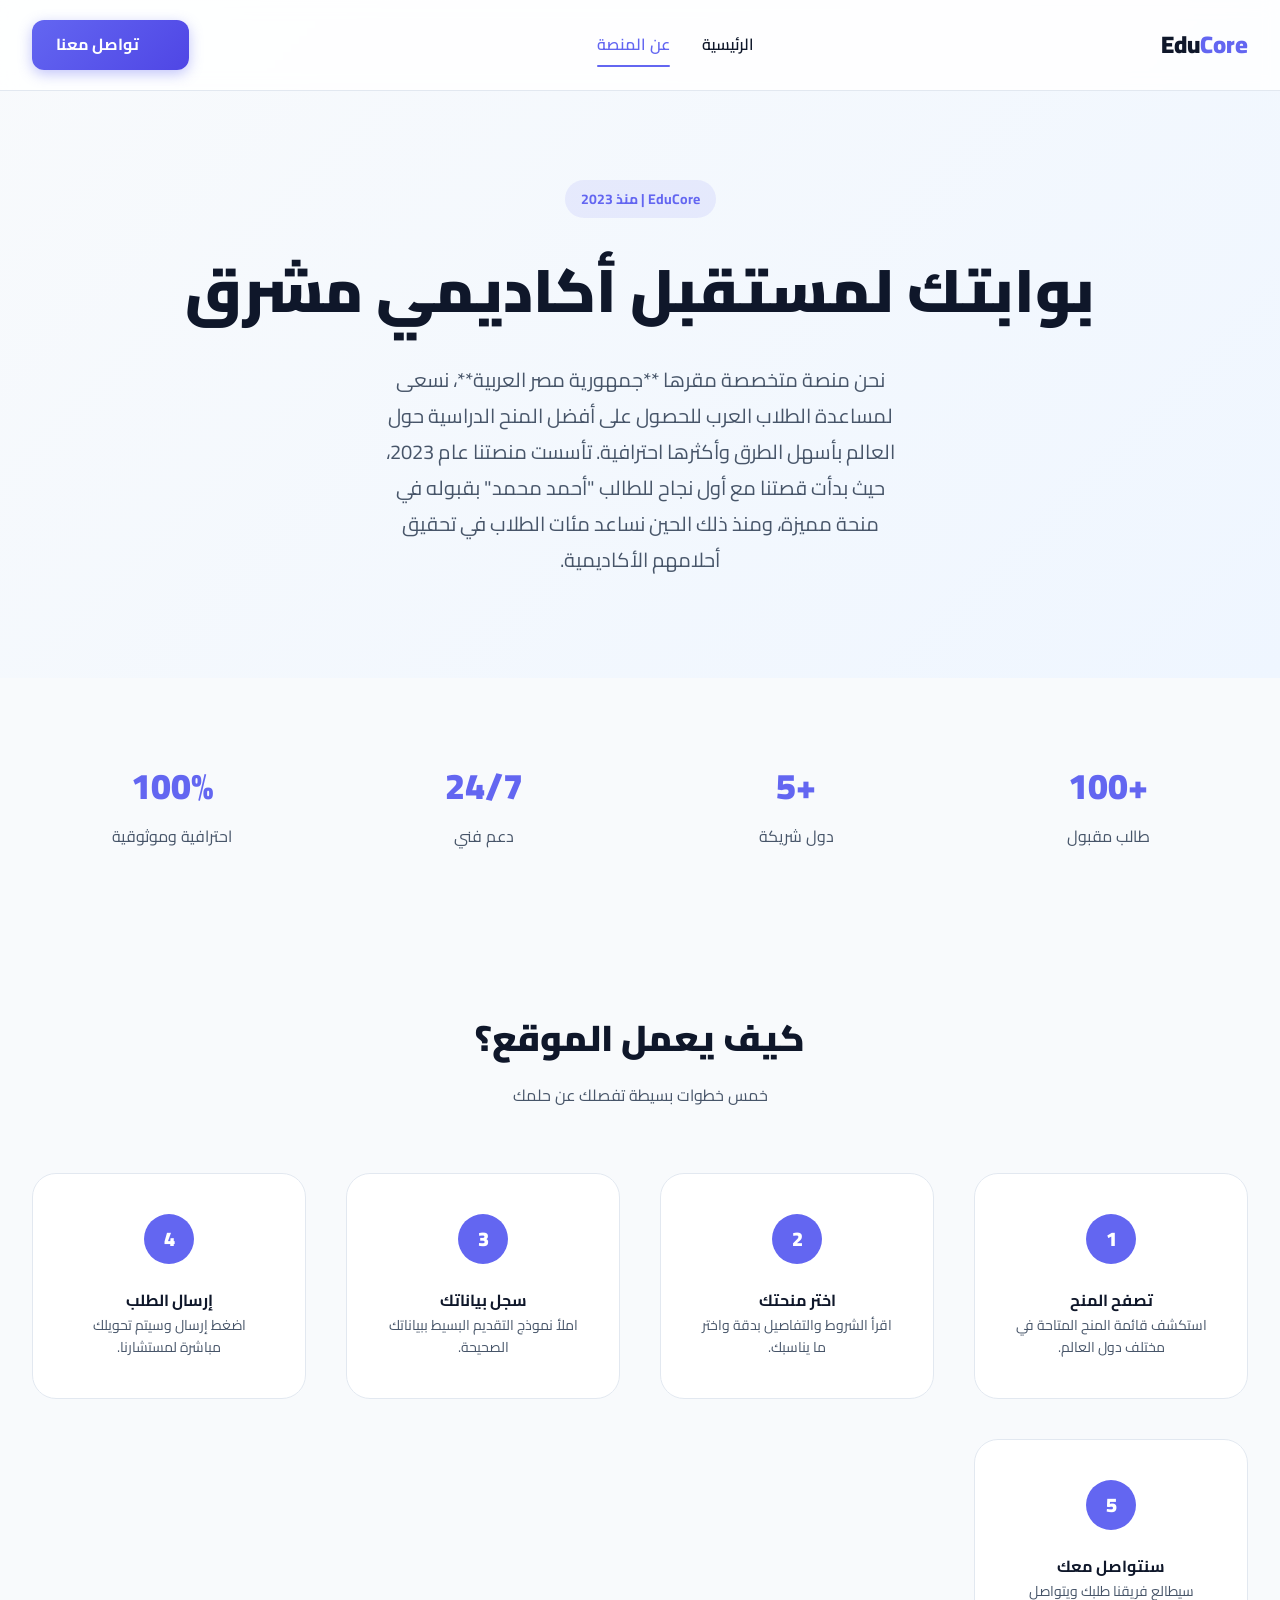
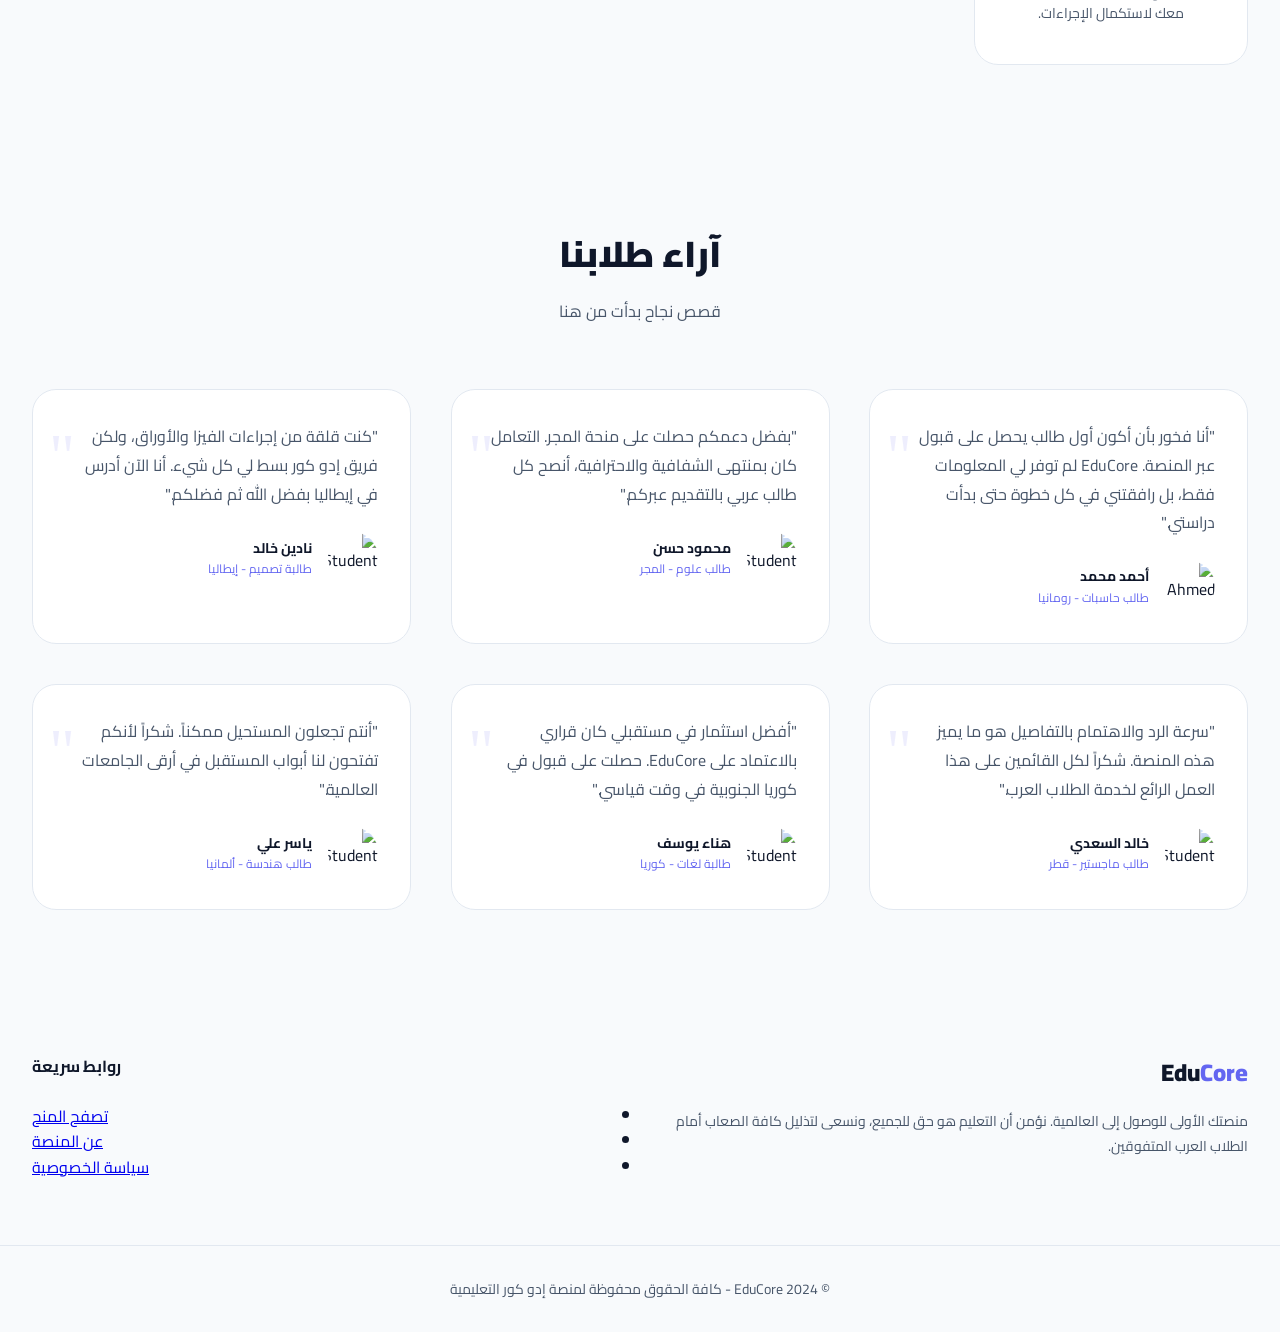
==== about.html @ 2c7b3169 "Add files via upload" ====
<!DOCTYPE html>
<html lang="ar" dir="rtl">

<head>
    <meta charset="UTF-8">
    <meta name="viewport" content="width=device-width, initial-scale=1.0">
    <title>عن المنصة | EduCore</title>

    <!-- Fonts: Cairo -->
    <link rel="preconnect" href="https://fonts.googleapis.com">
    <link rel="preconnect" href="https://fonts.gstatic.com" crossorigin>
    <link href="https://fonts.googleapis.com/css2?family=Cairo:wght@300;400;500;600;700;900&display=swap"
        rel="stylesheet">

    <!-- Icons: Lucide (CDN) -->
    <script src="https://unpkg.com/lucide@latest"></script>

    <link rel="stylesheet" href="style.css">
    <style>
        .about-hero {
            padding-top: 180px;
            padding-bottom: 100px;
            background: linear-gradient(135deg, #f8fafc 0%, #eff6ff 100%);
            text-align: center;
        }

        .step-card {
            background: white;
            padding: 2.5rem;
            border-radius: 1.5rem;
            border: 1px solid var(--border);
            text-align: center;
            transition: var(--transition);
        }

        .step-card:hover {
            transform: translateY(-10px);
            border-color: var(--primary);
            box-shadow: var(--shadow-lg);
        }

        .step-number {
            width: 50px;
            height: 50px;
            background: var(--primary);
            color: white;
            border-radius: 50%;
            display: flex;
            align-items: center;
            justify-content: center;
            font-size: 1.25rem;
            font-weight: 900;
            margin: 0 auto 1.5rem;
        }

        .testimonial-card {
            background: white;
            padding: 2rem;
            border-radius: 1.5rem;
            border: 1px solid var(--border);
            position: relative;
        }

        .testimonial-card::before {
            content: '"';
            position: absolute;
            top: 1rem;
            left: 1rem;
            font-size: 4rem;
            color: var(--primary);
            opacity: 0.1;
            font-family: serif;
        }
    </style>
</head>

<body>

    <!-- Header -->
    <header class="glass-header">
        <div class="container flex-between">
            <div class="logo">
                <a href="index.html" style="text-decoration: none; color: inherit;">
                    <h1 class="font-black text-2xl">Edu<span class="text-primary">Core</span></h1>
                </a>
            </div>
            <nav class="desktop-nav">
                <ul class="flex gap-8">
                    <li><a href="index.html">الرئيسية</a></li>
                    <li><a href="about.html" class="active">عن المنصة</a></li>
                </ul>
            </nav>
            <div class="nav-actions flex items-center gap-4">
                <a href="https://wa.me/201124908798" target="_blank" class="btn-primary flex items-center gap-2">
                    <i data-lucide="whatsapp" style="width: 18px; height: 18px;"></i>
                    <span class="desktop-only">تواصل معنا</span>
                </a>
                <button class="mobile-toggle btn-outline p-2" id="mobile-menu-btn">
                    <i data-lucide="menu"></i>
                </button>
            </div>
        </div>
    </header>

    <main>
        <!-- Hero -->
        <section class="about-hero">
            <div class="container">
                <div class="badge">EduCore | منذ 2023</div>
                <h1 class="text-6xl font-black mb-6">بوابتك لمستقبل أكاديمي مشرق</h1>
                <p class="text-xl text-muted max-w-lg mx-auto leading-relaxed">
                    نحن منصة متخصصة مقرها **جمهورية مصر العربية**، نسعى لمساعدة الطلاب العرب للحصول على أفضل المنح
                    الدراسية حول العالم بأسهل الطرق وأكثرها احترافية. تأسست منصتنا عام 2023، حيث بدأت قصتنا مع أول نجاح
                    للطالب "أحمد محمد" بقبوله في منحة مميزة، ومنذ ذلك الحين نساعد مئات الطلاب في تحقيق أحلامهم
                    الأكاديمية.
                </p>
            </div>
        </section>

        <!-- Stats -->
        <section class="py-20 bg-white">
            <div class="container grid-4 text-center">
                <div>
                    <h2 class="text-4xl font-black text-primary mb-2">+100</h2>
                    <p class="text-muted">طالب مقبول</p>
                </div>
                <div>
                    <h2 class="text-4xl font-black text-primary mb-2">+5</h2>
                    <p class="text-muted">دول شريكة</p>
                </div>
                <div>
                    <h2 class="text-4xl font-black text-primary mb-2">24/7</h2>
                    <p class="text-muted">دعم فني</p>
                </div>
                <div>
                    <h2 class="text-4xl font-black text-primary mb-2">100%</h2>
                    <p class="text-muted">احترافية وموثوقية</p>
                </div>
            </div>
        </section>

        <!-- How it works -->
        <section id="how-it-works" class="py-20">
            <div class="container">
                <div class="text-center mb-16">
                    <h2 class="text-4xl font-black mb-4">كيف يعمل الموقع؟</h2>
                    <p class="text-muted">خمس خطوات بسيطة تفصلك عن حلمك</p>
                </div>
                <div class="scholarships-grid" style="grid-template-columns: repeat(auto-fit, minmax(220px, 1fr));">
                    <div class="step-card animate-zoom-in">
                        <div class="step-number">1</div>
                        <h4 class="font-bold mb-3">تصفح المنح</h4>
                        <p class="text-sm text-muted">استكشف قائمة المنح المتاحة في مختلف دول العالم.</p>
                    </div>
                    <div class="step-card animate-zoom-in" style="animation-delay: 0.1s">
                        <div class="step-number">2</div>
                        <h4 class="font-bold mb-3">اختر منحتك</h4>
                        <p class="text-sm text-muted">اقرأ الشروط والتفاصيل بدقة واختر ما يناسبك.</p>
                    </div>
                    <div class="step-card animate-zoom-in" style="animation-delay: 0.2s">
                        <div class="step-number">3</div>
                        <h4 class="font-bold mb-3">سجل بياناتك</h4>
                        <p class="text-sm text-muted">املأ نموذج التقديم البسيط ببياناتك الصحيحة.</p>
                    </div>
                    <div class="step-card animate-zoom-in" style="animation-delay: 0.3s">
                        <div class="step-number">4</div>
                        <h4 class="font-bold mb-3">إرسال الطلب</h4>
                        <p class="text-sm text-muted">اضغط إرسال وسيتم تحويلك مباشرة لمستشارنا.</p>
                    </div>
                    <div class="step-card animate-zoom-in" style="animation-delay: 0.4s">
                        <div class="step-number">5</div>
                        <h4 class="font-bold mb-3">سنتواصل معك</h4>
                        <p class="text-sm text-muted">سيطالع فريقنا طلبك ويتواصل معك لاستكمال الإجراءات.</p>
                    </div>
                </div>
            </div>
        </section>

        <!-- Testimonials -->
        <section class="py-20 bg-gray-50">
            <div class="container">
                <div class="text-center mb-16">
                    <h2 class="text-4xl font-black mb-4">آراء طلابنا</h2>
                    <p class="text-muted">قصص نجاح بدأت من هنا</p>
                </div>
                <div class="scholarships-grid">
                    <!-- أحمد محمد (أول نجاح) -->
                    <div class="testimonial-card animate-zoom-in">
                        <p class="text-muted mb-6 leading-relaxed">
                            "أنا فخور بأن أكون أول طالب يحصل على قبول عبر المنصة. EduCore لم توفر لي المعلومات فقط، بل
                            رافقتني في كل خطوة حتى بدأت دراستي."
                        </p>
                        <div class="flex items-center gap-4">
                            <img src="https://images.unsplash.com/photo-1539571696357-5a69c17a67c6?auto=format&fit=crop&q=80&w=150"
                                alt="Ahmed Mohamed"
                                style="width: 50px; height: 50px; border-radius: 50%; object-fit: cover;">
                            <div>
                                <h5 class="font-bold text-sm">أحمد محمد</h5>
                                <p class="text-xs text-primary">طالب حاسبات - رومانيا</p>
                            </div>
                        </div>
                    </div>
                    <div class="testimonial-card animate-zoom-in" style="animation-delay: 0.1s">
                        <p class="text-muted mb-6 leading-relaxed">
                            "بفضل دعمكم حصلت على منحة المجر. التعامل كان بمنتهى الشفافية والاحترافية، أنصح كل طالب عربي
                            بالتقديم عبركم."
                        </p>
                        <div class="flex items-center gap-4">
                            <img src="https://images.unsplash.com/photo-1506794778202-cad84cf45f1d?auto=format&fit=crop&q=80&w=150"
                                alt="Student" style="width: 50px; height: 50px; border-radius: 50%; object-fit: cover;">
                            <div>
                                <h5 class="font-bold text-sm">محمود حسن</h5>
                                <p class="text-xs text-primary">طالب علوم - المجر</p>
                            </div>
                        </div>
                    </div>
                    <div class="testimonial-card animate-zoom-in" style="animation-delay: 0.2s">
                        <p class="text-muted mb-6 leading-relaxed">
                            "كنت قلقة من إجراءات الفيزا والأوراق، ولكن فريق إدو كور بسط لي كل شيء. أنا الآن أدرس في
                            إيطاليا بفضل الله ثم فضلكم."
                        </p>
                        <div class="flex items-center gap-4">
                            <img src="https://images.unsplash.com/photo-1573496359142-b8d87734a5a2?auto=format&fit=crop&q=80&w=150"
                                alt="Student" style="width: 50px; height: 50px; border-radius: 50%; object-fit: cover;">
                            <div>
                                <h5 class="font-bold text-sm">نادين خالد</h5>
                                <p class="text-xs text-primary">طالبة تصميم - إيطاليا</p>
                            </div>
                        </div>
                    </div>
                    <div class="testimonial-card animate-zoom-in" style="animation-delay: 0.3s">
                        <p class="text-muted mb-6 leading-relaxed">
                            "سرعة الرد والاهتمام بالتفاصيل هو ما يميز هذه المنصة. شكراً لكل القائمين على هذا العمل
                            الرائع لخدمة الطلاب العرب."
                        </p>
                        <div class="flex items-center gap-4">
                            <img src="https://images.unsplash.com/photo-1472099645785-5658abf4ff4e?auto=format&fit=crop&q=80&w=150"
                                alt="Student" style="width: 50px; height: 50px; border-radius: 50%; object-fit: cover;">
                            <div>
                                <h5 class="font-bold text-sm">خالد السعدي</h5>
                                <p class="text-xs text-primary">طالب ماجستير - قطر</p>
                            </div>
                        </div>
                    </div>
                    <div class="testimonial-card animate-zoom-in" style="animation-delay: 0.4s">
                        <p class="text-muted mb-6 leading-relaxed">
                            "أفضل استثمار في مستقبلي كان قراري بالاعتماد على EduCore. حصلت على قبول في كوريا الجنوبية في
                            وقت قياسي."
                        </p>
                        <div class="flex items-center gap-4">
                            <img src="https://images.unsplash.com/photo-1548142813-c348350df52b?auto=format&fit=crop&q=80&w=150"
                                alt="Student" style="width: 50px; height: 50px; border-radius: 50%; object-fit: cover;">
                            <div>
                                <h5 class="font-bold text-sm">هناء يوسف</h5>
                                <p class="text-xs text-primary">طالبة لغات - كوريا</p>
                            </div>
                        </div>
                    </div>
                    <div class="testimonial-card animate-zoom-in" style="animation-delay: 0.5s">
                        <p class="text-muted mb-6 leading-relaxed">
                            "أنتم تجعلون المستحيل ممكناً. شكراً لأنكم تفتحون لنا أبواب المستقبل في أرقى الجامعات
                            العالمية."
                        </p>
                        <div class="flex items-center gap-4">
                            <img src="https://images.unsplash.com/photo-1519085360753-af0119f7cbe7?auto=format&fit=crop&q=80&w=150"
                                alt="Student" style="width: 50px; height: 50px; border-radius: 50%; object-fit: cover;">
                            <div>
                                <h5 class="font-bold text-sm">ياسر علي</h5>
                                <p class="text-xs text-primary">طالب هندسة - ألمانيا</p>
                            </div>
                        </div>
                    </div>
                </div>
            </div>
        </section>
    </main>

    <!-- Footer -->
    <footer class="modern-footer">
        <div class="container grid-2 py-16">
            <div class="footer-brand">
                <h2 class="font-black text-2xl mb-4">Edu<span class="text-primary">Core</span></h2>
                <p class="text-muted text-sm leading-relaxed">
                    منصتك الأولى للوصول إلى العالمية. نؤمن أن التعليم هو حق للجميع، ونسعى لتذليل كافة الصعاب أمام الطلاب
                    العرب المتفوقين.
                </p>
            </div>
            <div style="text-align: left;">
                <h4 class="font-bold mb-6">روابط سريعة</h4>
                <ul class="footer-links">
                    <li><a href="index.html">تصفح المنح</a></li>
                    <li><a href="about.html">عن المنصة</a></li>
                    <li><a href="privacy.html">سياسة الخصوصية</a></li>
                </ul>
            </div>
        </div>
        <div class="footer-bottom border-t py-8 text-center text-muted text-sm">
            <div class="container">
                <p>© 2024 EduCore - كافة الحقوق محفوظة لمنصة إدو كور التعليمية</p>
            </div>
        </div>
    </footer>

    <script>
        window.addEventListener('scroll', () => {
            const header = document.querySelector('.glass-header');
            if (header) {
                if (window.scrollY > 50) {
                    header.classList.add('header-scrolled');
                } else {
                    header.classList.remove('header-scrolled');
                }
            }
        });
        if (window.lucide) lucide.createIcons();
    </script>
</body>

</html>
---- style.css ----
/* EduCore SaaS Enterprise Design System v3.0 */
:root {
  /* Color Palette - Premium SaaS */
  --primary: #6366f1;
  /* Indigo 500 */
  --primary-light: #818cf8;
  --primary-dark: #4f46e5;
  --accent: #10b981;
  /* Emerald 500 */
  --secondary: #64748b;
  /* Slate 500 */

  --bg-body: #f8fafc;
  --bg-card: #ffffff;
  --bg-header: rgba(255, 255, 255, 0.85);

  --text-main: #0f172a;
  /* Dark Slate */
  --text-muted: #475569;
  --text-faint: #94a3b8;

  --border: #e2e8f0;
  --glass-border: rgba(255, 255, 255, 0.2);

  /* Shadows & Effects */
  --shadow-sm: 0 1px 2px 0 rgb(0 0 0 / 0.05);
  --shadow-md: 0 4px 6px -1px rgb(0 0 0 / 0.1), 0 2px 4px -2px rgb(0 0 0 / 0.1);
  --shadow-lg: 0 20px 25px -5px rgb(0 0 0 / 0.1), 0 8px 10px -6px rgb(0 0 0 / 0.1);
  --shadow-premium: 0 25px 50px -12px rgba(0, 0, 0, 0.15);

  /* Transitions */
  --transition: all 0.3s cubic-bezier(0.4, 0, 0.2, 1);
}

/* Base Reset */
* {
  margin: 0;
  padding: 0;
  box-sizing: border-box;
  scroll-behavior: smooth;
}

body {
  font-family: 'Cairo', sans-serif;
  background-color: var(--bg-body);
  color: var(--text-main);
  line-height: 1.6;
  overflow-x: hidden;
}

/* Layout Utilities */
.container {
  max-width: 1280px;
  margin: 0 auto;
  padding: 0 2rem;
}

.flex {
  display: flex;
}

.flex-between {
  display: flex;
  justify-content: space-between;
  align-items: center;
}

.flex-center {
  display: flex;
  justify-content: center;
  align-items: center;
}

.flex-around {
  display: flex;
  justify-content: space-around;
  align-items: center;
}

.grid-2 {
  display: grid;
  grid-template-columns: repeat(2, 1fr);
  gap: 4rem;
}

.grid-4 {
  display: grid;
  grid-template-columns: repeat(4, 1fr);
  gap: 2rem;
}

.gap-2 {
  gap: 0.5rem;
}

.gap-4 {
  gap: 1rem;
}

.gap-6 {
  gap: 1.5rem;
}

.gap-8 {
  gap: 2rem;
}

.items-center {
  align-items: center;
}

/* Typography */
.text-xs {
  font-size: 0.75rem;
}

.text-sm {
  font-size: 0.875rem;
}

.text-lg {
  font-size: 1.125rem;
}

.text-xl {
  font-size: 1.25rem;
}

.text-2xl {
  font-size: 1.5rem;
}

.text-4xl {
  font-size: 2.25rem;
}

.text-6xl {
  font-size: 3.75rem;
}

.font-bold {
  font-weight: 700;
}

.font-black {
  font-weight: 900;
}

.text-center {
  text-align: center;
}

.text-primary {
  color: var(--primary);
}

.text-accent {
  color: var(--accent);
}

.text-muted {
  color: var(--text-muted);
}

.text-gradient {
  background: linear-gradient(135deg, var(--primary), var(--accent));
  -webkit-background-clip: text;
  background-clip: text;
  -webkit-text-fill-color: transparent;
}

.leading-tight {
  line-height: 1.2;
}

.leading-relaxed {
  line-height: 1.8;
}

.mt-6 {
  margin-top: 1.5rem;
}

.mb-2 {
  margin-bottom: 0.5rem;
}

.mb-4 {
  margin-bottom: 1rem;
}

.mb-6 {
  margin-bottom: 1.5rem;
}

.mb-8 {
  margin-bottom: 2rem;
}

.mb-12 {
  margin-bottom: 3rem;
}

.mb-16 {
  margin-bottom: 4rem;
}

.py-8 {
  padding-top: 2rem;
  padding-bottom: 2rem;
}

.py-12 {
  padding-top: 3rem;
  padding-bottom: 3rem;
}

.py-16 {
  padding-top: 4rem;
  padding-bottom: 4rem;
}

.py-20 {
  padding-top: 5rem;
  padding-bottom: 5rem;
}

.px-12 {
  padding-left: 3rem;
  padding-right: 3rem;
}

.border-x {
  border-left: 1px solid var(--border);
  border-right: 1px solid var(--border);
}

.border-t {
  border-top: 1px solid var(--border);
}

.max-w-lg {
  max-width: 32rem;
}

.mx-auto {
  margin-left: auto;
  margin-right: auto;
}

.rounded-xl {
  border-radius: 1rem;
}

.rounded-2xl {
  border-radius: 1.5rem;
}

/* Components: Glass */
.glass {
  background: rgba(255, 255, 255, 0.7);
  backdrop-filter: blur(12px);
  -webkit-backdrop-filter: blur(12px);
  border: 1px solid var(--glass-border);
}

.glass-header {
  position: fixed;
  top: 0;
  left: 0;
  right: 0;
  z-index: 1000;
  padding: 1.25rem 0;
  background: var(--bg-header);
  backdrop-filter: blur(10px);
  border-bottom: 1px solid var(--border);
  transition: var(--transition);
}

/* Header Scrolled Effect */
.header-scrolled {
  padding: 0.75rem 0;
  box-shadow: var(--shadow-md);
}

/* Navigation */
.desktop-nav ul {
  list-style: none;
}

.desktop-nav a {
  text-decoration: none;
  color: var(--text-main);
  font-weight: 600;
  position: relative;
  padding: 0.5rem 0;
  transition: var(--transition);
}

.desktop-nav a:hover,
.desktop-nav a.active {
  color: var(--primary);
}

.desktop-nav a.active::after {
  content: '';
  position: absolute;
  bottom: 0;
  right: 0;
  width: 100%;
  height: 2px;
  background: var(--primary);
  border-radius: 2px;
}

/* Buttons */
.btn-primary {
  background: linear-gradient(135deg, var(--primary), var(--primary-dark));
  color: white;
  padding: 0.75rem 1.5rem;
  border-radius: 0.75rem;
  text-decoration: none;
  font-weight: 700;
  transition: var(--transition);
  border: none;
  cursor: pointer;
  display: inline-flex;
  align-items: center;
  justify-content: center;
  box-shadow: 0 4px 14px 0 rgba(99, 102, 241, 0.39);
}

.btn-primary:hover {
  transform: translateY(-2px);
  box-shadow: 0 6px 20px rgba(99, 102, 241, 0.5);
}

.btn-outline {
  border: 2px solid var(--border);
  color: var(--text-main);
  padding: 0.75rem 1.5rem;
  border-radius: 0.75rem;
  text-decoration: none;
  font-weight: 700;
  transition: var(--transition);
}

.btn-outline:hover {
  background: var(--border);
  border-color: var(--border);
}

.btn-xl {
  padding: 1.25rem 2.5rem;
  font-size: 1.125rem;
}

/* Hero V2 */
.hero-v2 {
  padding-top: 180px;
  padding-bottom: 100px;
  position: relative;
  overflow: hidden;
}

.hero-v2::before {
  content: '';
  position: absolute;
  top: -10%;
  left: -5%;
  width: 400px;
  height: 400px;
  background: radial-gradient(circle, rgba(99, 102, 241, 0.1) 0%, transparent 70%);
  z-index: -1;
}

.badge {
  background: rgba(99, 102, 241, 0.1);
  color: var(--primary);
  padding: 0.5rem 1rem;
  border-radius: 2rem;
  display: inline-block;
  font-weight: 700;
  font-size: 0.875rem;
  margin-bottom: 1.5rem;
}

.main-visual-card {
  position: relative;
  border-radius: 1.5rem;
  overflow: visible;
}

.main-visual-card img {
  width: 100%;
  height: auto;
  object-fit: cover;
  box-shadow: var(--shadow-premium);
}

.floating-badge {
  position: absolute;
  padding: 1rem 1.5rem;
  border-radius: 1rem;
  display: flex;
  align-items: center;
  gap: 0.75rem;
  font-weight: 700;
  box-shadow: var(--shadow-lg);
}

.floating-badge i {
  width: 20px;
  height: 20px;
}

.top-right {
  top: 10%;
  right: -5%;
}

.bottom-left {
  bottom: 10%;
  left: -5%;
}

/* Filters Panel */
.filter-panel {
  border: 1px solid var(--border);
  box-shadow: var(--shadow-lg);
}

.input-icon {
  position: relative;
  width: 100%;
}

.input-icon i {
  position: absolute;
  right: 1rem;
  top: 50%;
  transform: translateY(-50%);
  color: var(--text-faint);
  width: 20px;
}

.input-icon input {
  width: 100%;
  padding: 0.875rem 3rem 0.875rem 1rem;
  border: 1px solid var(--border);
  border-radius: 0.75rem;
  font-family: inherit;
  font-size: 0.95rem;
  outline: none;
  transition: var(--transition);
}

.input-icon input:focus {
  border-color: var(--primary);
  box-shadow: 0 0 0 4px rgba(99, 102, 241, 0.1);
}

.select-icon {
  position: relative;
  min-width: 160px;
}

.select-icon i {
  position: absolute;
  right: 1rem;
  top: 50%;
  transform: translateY(-50%);
  color: var(--text-faint);
  width: 18px;
  pointer-events: none;
}

.select-icon select {
  width: 100%;
  padding: 0.875rem 2.8rem 0.875rem 1rem;
  border: 1px solid var(--border);
  border-radius: 0.75rem;
  font-family: inherit;
  cursor: pointer;
  appearance: none;
  background: white;
  outline: none;
}

/* Grid */
.scholarships-grid {
  display: grid;
  grid-template-columns: repeat(auto-fill, minmax(320px, 1fr));
  gap: 2.5rem;
}

.scholarship-card {
  background: var(--bg-card);
  border-radius: 1.5rem;
  overflow: hidden;
  border: 1px solid var(--border);
  transition: var(--transition);
  position: relative;
}

.scholarship-card:hover {
  transform: translateY(-12px);
  box-shadow: var(--shadow-lg);
}

.card-header {
  height: 200px;
  position: relative;
  overflow: hidden;
}

.card-header img {
  width: 100%;
  height: 100%;
  object-fit: cover;
  transition: var(--transition);
}

.scholarship-card:hover .card-header img {
  transform: scale(1.1);
}

.card-tag {
  position: absolute;
  top: 1rem;
  left: 1rem;
  background: rgba(0, 0, 0, 0.6);
  color: white;
  padding: 0.4rem 0.8rem;
  border-radius: 0.5rem;
  font-size: 0.75rem;
  font-weight: 700;
  backdrop-filter: blur(4px);
}

.country-flag {
  position: absolute;
  top: 1rem;
  right: 1rem;
  width: 45px;
  height: 45px;
  background: white;
  border-radius: 50%;
  padding: 4px;
  box-shadow: var(--shadow-md);
  display: flex;
  align-items: center;
  justify-content: center;
  z-index: 2;
}

.country-flag img {
  width: 100%;
  height: 100%;
  border-radius: 50%;
  object-fit: cover;
}

.card-body {
  padding: 2rem 1.5rem 1.5rem;
}

.card-body h3 {
  margin-bottom: 0.75rem;
  font-size: 1.25rem;
}

.card-info {
  display: flex;
  flex-wrap: wrap;
  gap: 1rem;
  margin-bottom: 1.5rem;
}

.info-item {
  display: flex;
  align-items: center;
  gap: 0.5rem;
  color: var(--text-muted);
  font-size: 0.85rem;
}

.info-item i {
  width: 16px;
  height: 16px;
}

/* Pagination Buttons */
.btn-page {
  width: 45px;
  height: 45px;
  border-radius: 50%;
  border: 1px solid var(--border);
  font-weight: 700;
  cursor: pointer;
  transition: var(--transition);
}

.btn-page:hover,
.btn-page.active {
  background: var(--primary);
  color: white;
  border-color: var(--primary);
}

/* Modal System */
.modal-root {
  position: fixed;
  inset: 0;
  z-index: 2000;
  display: none;
}

.modal-root.active {
  display: block;
}

.modal-overlay {
  position: absolute;
  inset: 0;
  background: rgba(15, 23, 42, 0.4);
  backdrop-filter: blur(8px);
}

.modal-wrap {
  position: relative;
  height: 100%;
  display: flex;
  align-items: center;
  justify-content: center;
  padding: 2rem;
}

.modal-content {
  width: 100%;
  max-width: 900px;
  max-height: 90vh;
  border-radius: 2rem;
  overflow-y: auto;
  position: relative;
  background: rgba(255, 255, 255, 0.9);
}

.btn-close {
  position: absolute;
  top: 1.5rem;
  left: 1.5rem;
  width: 40px;
  height: 40px;
  border-radius: 50%;
  border: none;
  background: white;
  box-shadow: var(--shadow-md);
  cursor: pointer;
  display: flex;
  align-items: center;
  justify-content: center;
  z-index: 10;
}

/* Animations */
@keyframes fadeInRight {
  from {
    opacity: 0;
    transform: translateX(30px);
  }

  to {
    opacity: 1;
    transform: translateX(0);
  }
}

@keyframes fadeInLeft {
  from {
    opacity: 0;
    transform: translateX(-30px);
  }

  to {
    opacity: 1;
    transform: translateX(0);
  }
}

@keyframes zoomIn {
  from {
    opacity: 0;
    transform: scale(0.9);
  }

  to {
    opacity: 1;
    transform: scale(1);
  }
}

.animate-fade-in-right {
  animation: fadeInRight 0.8s ease-out forwards;
}

.animate-fade-in-left {
  animation: fadeInLeft 0.8s ease-out forwards;
}

.animate-zoom-in {
  animation: zoomIn 0.4s ease-out forwards;
}

/* Responsive Adjustments & Touch Optimizations */
@media (max-width: 1024px) {
  .container {
    padding: 0 1.5rem;
  }

  .grid-2 {
    grid-template-columns: 1fr;
    gap: 3rem;
  }

  .hero-v2 {
    padding-top: 140px;
    padding-bottom: 60px;
    text-align: center;
  }

  .hero-text {
    display: flex;
    flex-direction: column;
    align-items: center;
  }

  .hero-cta {
    justify-content: center;
  }

  .text-6xl {
    font-size: 3rem;
  }

  .hero-visual {
    order: -1;
    max-width: 600px;
    margin: 0 auto;
  }

  .grid-4 {
    grid-template-columns: repeat(2, 1fr);
  }
}

@media (max-width: 768px) {
  .desktop-nav {
    display: none;
  }

  /* Navigation is hidden on mobile unless toggled */
  .grid-4 {
    grid-template-columns: 1fr;
  }

  .scholarships-grid {
    grid-template-columns: 1fr;
  }

  .text-6xl {
    font-size: 2.5rem;
  }

  .btn-xl {
    padding: 1rem 2rem;
    font-size: 1rem;
  }

  .footer-grid {
    grid-template-columns: 1fr;
    text-align: center;
    gap: 2rem;
  }

  .footer-links ul {
    align-items: center;
    display: flex;
    flex-direction: column;
  }
}

/* Smooth Scrolling & Performance */
html {
  scroll-behavior: smooth;
}

img {
  max-width: 100%;
  height: auto;
  display: block;
}

/* Fixed Header Blur for better performance on mobile */
.glass-header {
  backdrop-filter: blur(8px);
  -webkit-backdrop-filter: blur(8px);
}

/* Tap Highlight Removal for Mobile */
* {
  -webkit-tap-highlight-color: transparent;
}

/* Better Card Spacing on Mobile */
.scholarship-card {
  margin-bottom: 1rem;
}

/* Mobile Menu Active State */
@media (max-width: 768px) {
  .desktop-nav.mobile-active {
    display: block;
    position: absolute;
    top: 100%;
    left: 0;
    right: 0;
    background: white;
    padding: 1.5rem;
    border-bottom: 2px solid var(--primary);
    box-shadow: var(--shadow-lg);
    z-index: 1000;
  }

  .desktop-nav.mobile-active ul {
    flex-direction: column;
    gap: 1.5rem;
    align-items: center;
  }

  .desktop-only {
    display: none;
  }
}

.mobile-toggle {
  display: none;
}

@media (max-width: 768px) {
  .mobile-toggle {
    display: flex;
    align-items: center;
    justify-content: center;
  }
}
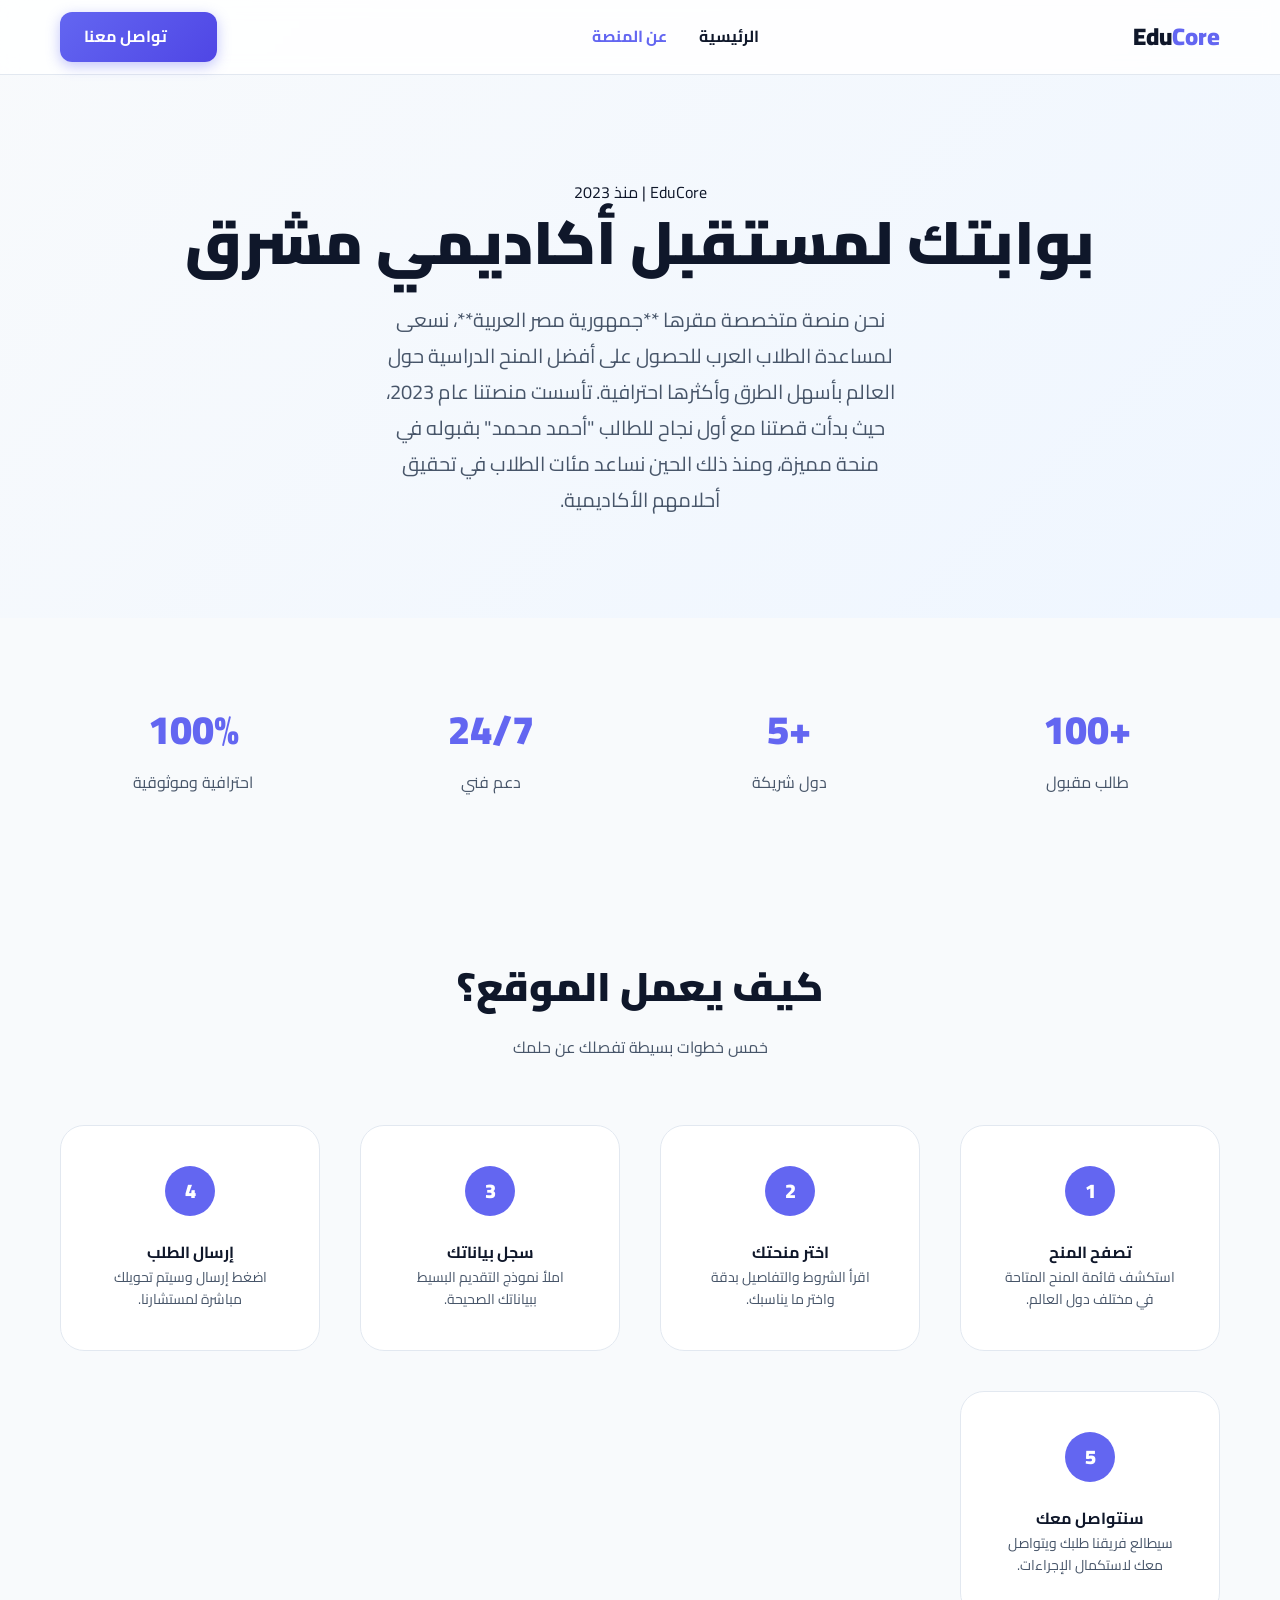
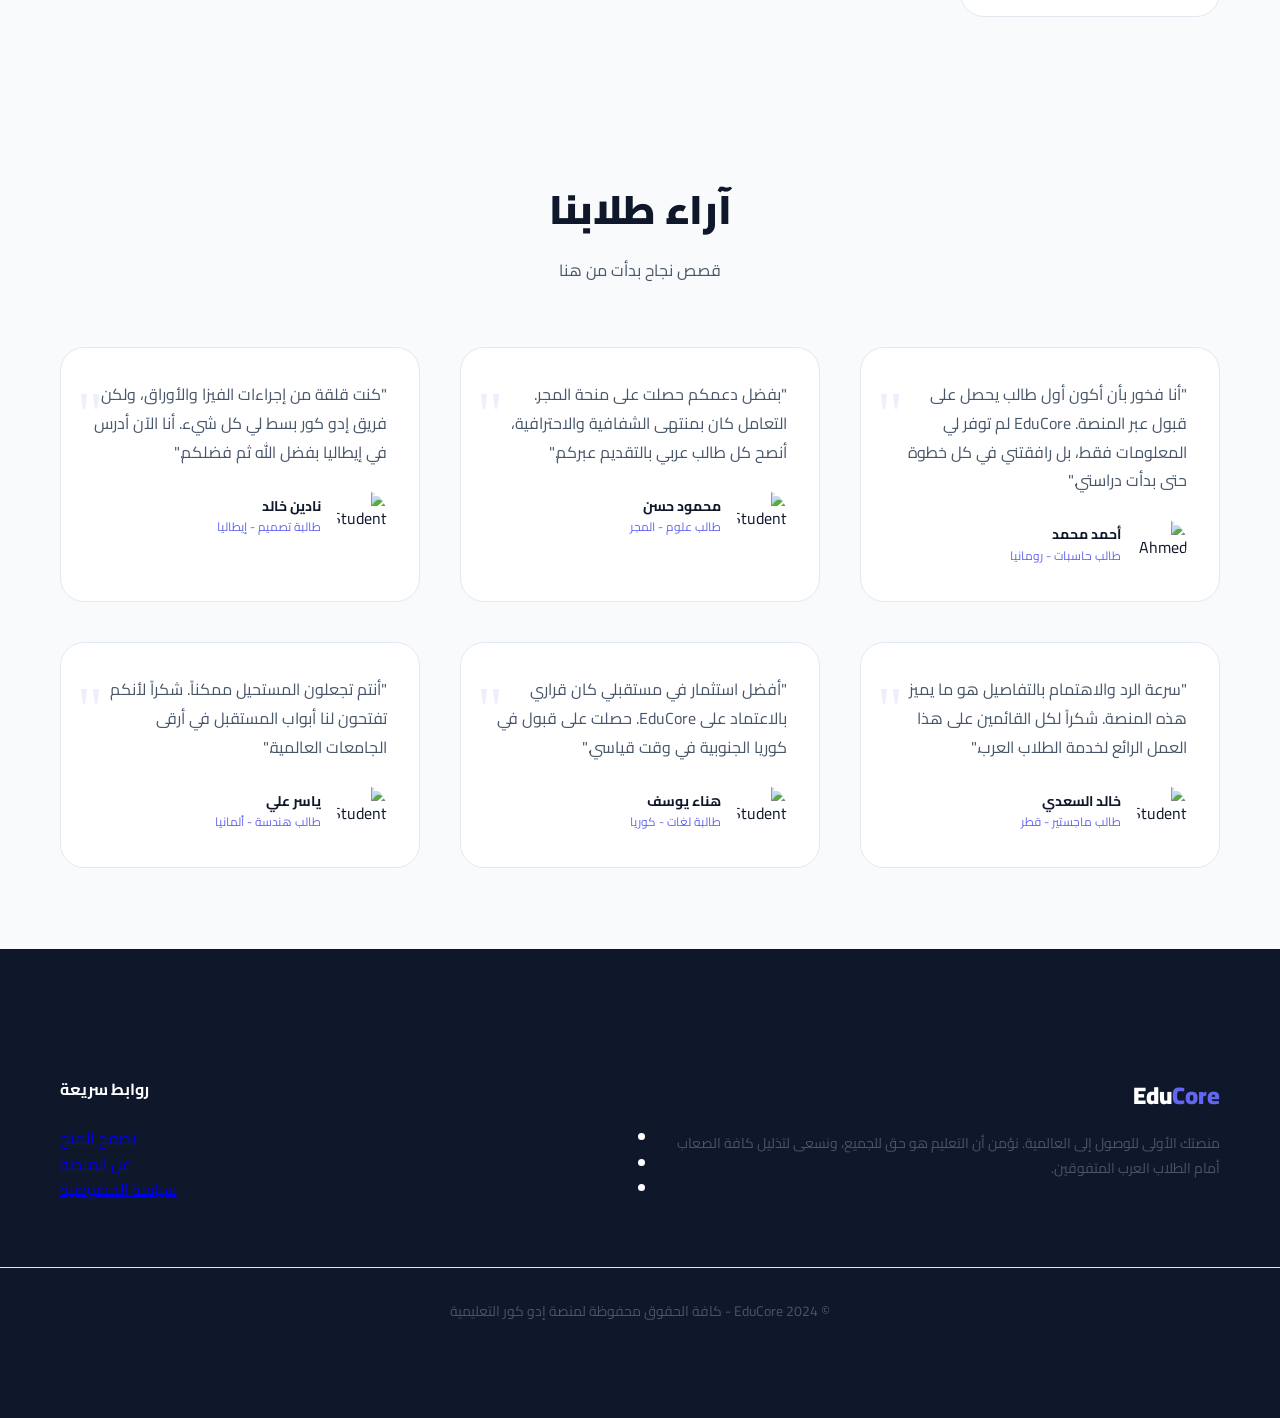
==== commit 0f6a20aa: "Add files via upload" ====
--- a/about.html
+++ b/about.html
@@ -78,7 +78,7 @@
 
     <!-- Header -->
     <header class="glass-header">
-        <div class="container flex-between">
+        <div class="container header-container">
             <div class="logo">
                 <a href="index.html" style="text-decoration: none; color: inherit;">
                     <h1 class="font-black text-2xl">Edu<span class="text-primary">Core</span></h1>
--- a/style.css
+++ b/style.css
@@ -32,7 +32,7 @@
   --transition: all 0.3s cubic-bezier(0.4, 0, 0.2, 1);
 }
 
-/* Base Reset */
+/* Base Reset - Mobile First */
 * {
   margin: 0;
   padding: 0;
@@ -42,51 +42,97 @@
 
 body {
   font-family: 'Cairo', sans-serif;
+  margin: 0;
   background-color: var(--bg-body);
   color: var(--text-main);
   line-height: 1.6;
   overflow-x: hidden;
-}
-
-/* Layout Utilities */
+  /* منع التمرير الأفقي نهائياً */
+}
+
+img {
+  max-width: 100%;
+  height: auto;
+  display: block;
+}
+
+/* Layout Utilities - Mobile Default */
 .container {
-  max-width: 1280px;
+  width: 100%;
+  padding: 0 1.25rem;
+  /* مسافة مريحة على الجوال */
   margin: 0 auto;
-  padding: 0 2rem;
 }
 
 .flex {
   display: flex;
-}
-
+  flex-direction: column;
+  gap: 1rem;
+}
+
+/* افتراضي موبايل عمودي */
 .flex-between {
   display: flex;
-  justify-content: space-between;
-  align-items: center;
+  flex-direction: column;
+  gap: 1rem;
 }
 
 .flex-center {
   display: flex;
+  flex-direction: column;
+  align-items: center;
   justify-content: center;
-  align-items: center;
-}
-
-.flex-around {
-  display: flex;
-  justify-content: space-around;
-  align-items: center;
-}
-
-.grid-2 {
-  display: grid;
-  grid-template-columns: repeat(2, 1fr);
-  gap: 4rem;
-}
-
+  text-align: center;
+  gap: 1.5rem;
+}
+
+.grid-2,
+.grid-3,
 .grid-4 {
   display: grid;
-  grid-template-columns: repeat(4, 1fr);
+  grid-template-columns: 1fr;
+  /* عمود واحد للموبايل */
   gap: 2rem;
+}
+
+/* Breakpoints - التصاعد للشاشات الأكبر */
+@media (min-width: 768px) {
+  .container {
+    max-width: 720px;
+  }
+
+  .flex {
+    flex-direction: row;
+  }
+
+  .flex-between {
+    flex-direction: row;
+    justify-content: space-between;
+    align-items: center;
+  }
+
+  .flex-center {
+    flex-direction: row;
+    text-align: right;
+  }
+
+  .grid-2 {
+    grid-template-columns: repeat(2, 1fr);
+  }
+
+  .grid-4 {
+    grid-template-columns: repeat(2, 1fr);
+  }
+}
+
+@media (min-width: 1024px) {
+  .container {
+    max-width: 1200px;
+  }
+
+  .grid-4 {
+    grid-template-columns: repeat(4, 1fr);
+  }
 }
 
 .gap-2 {
@@ -109,7 +155,7 @@
   align-items: center;
 }
 
-/* Typography */
+/* Typography - Mobile First */
 .text-xs {
   font-size: 0.75rem;
 }
@@ -119,23 +165,56 @@
 }
 
 .text-lg {
-  font-size: 1.125rem;
+  font-size: 1.1rem;
 }
 
 .text-xl {
-  font-size: 1.25rem;
+  font-size: 1.2rem;
 }
 
 .text-2xl {
-  font-size: 1.5rem;
+  font-size: 1.4rem;
 }
 
 .text-4xl {
-  font-size: 2.25rem;
+  font-size: 1.8rem;
 }
 
 .text-6xl {
-  font-size: 3.75rem;
+  font-size: 2.2rem;
+  line-height: 1.2;
+}
+
+@media (min-width: 768px) {
+  .text-lg {
+    font-size: 1.125rem;
+  }
+
+  .text-xl {
+    font-size: 1.25rem;
+  }
+
+  .text-2xl {
+    font-size: 1.5rem;
+  }
+
+  .text-4xl {
+    font-size: 2rem;
+  }
+
+  .text-6xl {
+    font-size: 2.8rem;
+  }
+}
+
+@media (min-width: 1024px) {
+  .text-4xl {
+    font-size: 2.5rem;
+  }
+
+  .text-6xl {
+    font-size: 3.75rem;
+  }
 }
 
 .font-bold {
@@ -270,47 +349,94 @@
   left: 0;
   right: 0;
   z-index: 1000;
-  padding: 1.25rem 0;
+  padding: 0.75rem 0;
+  /* أصغر للموبايل */
   background: var(--bg-header);
   backdrop-filter: blur(10px);
   border-bottom: 1px solid var(--border);
   transition: var(--transition);
 }
 
+.header-container {
+  display: flex;
+  justify-content: space-between;
+  align-items: center;
+  width: 100%;
+}
+
 /* Header Scrolled Effect */
 .header-scrolled {
   padding: 0.75rem 0;
   box-shadow: var(--shadow-md);
 }
 
-/* Navigation */
+/* Navigation - Mobile First */
+.desktop-nav {
+  display: none;
+  /* مخفي افتراضياً للموبايل */
+  width: 100%;
+}
+
+.desktop-nav.mobile-active {
+  display: block;
+  position: absolute;
+  top: 100%;
+  left: 0;
+  right: 0;
+  background: white;
+  padding: 1.5rem;
+  border-bottom: 2px solid var(--primary);
+  box-shadow: var(--shadow-lg);
+  z-index: 1000;
+}
+
 .desktop-nav ul {
+  display: flex;
+  flex-direction: column;
+  gap: 1.5rem;
+  align-items: center;
   list-style: none;
 }
 
 .desktop-nav a {
   text-decoration: none;
   color: var(--text-main);
-  font-weight: 600;
-  position: relative;
-  padding: 0.5rem 0;
+  font-weight: 700;
+  font-size: 1.1rem;
   transition: var(--transition);
 }
 
-.desktop-nav a:hover,
 .desktop-nav a.active {
   color: var(--primary);
 }
 
-.desktop-nav a.active::after {
-  content: '';
-  position: absolute;
-  bottom: 0;
-  right: 0;
-  width: 100%;
-  height: 2px;
-  background: var(--primary);
-  border-radius: 2px;
+@media (min-width: 1024px) {
+  .desktop-nav {
+    display: block;
+    width: auto;
+  }
+
+  .desktop-nav ul {
+    flex-direction: row;
+    gap: 2rem;
+  }
+
+  .desktop-nav a {
+    font-size: 1rem;
+  }
+}
+
+.mobile-toggle {
+  display: flex;
+  align-items: center;
+  justify-content: center;
+  cursor: pointer;
+}
+
+@media (min-width: 1024px) {
+  .mobile-toggle {
+    display: none;
+  }
 }
 
 /* Buttons */
@@ -355,124 +481,98 @@
   font-size: 1.125rem;
 }
 
-/* Hero V2 */
+/* Hero V2 - Mobile First */
 .hero-v2 {
-  padding-top: 180px;
-  padding-bottom: 100px;
+  padding-top: 120px;
+  /* أصغر للموبايل */
+  padding-bottom: 60px;
   position: relative;
   overflow: hidden;
-}
-
-.hero-v2::before {
-  content: '';
-  position: absolute;
-  top: -10%;
-  left: -5%;
-  width: 400px;
-  height: 400px;
-  background: radial-gradient(circle, rgba(99, 102, 241, 0.1) 0%, transparent 70%);
-  z-index: -1;
-}
-
-.badge {
-  background: rgba(99, 102, 241, 0.1);
-  color: var(--primary);
-  padding: 0.5rem 1rem;
-  border-radius: 2rem;
-  display: inline-block;
-  font-weight: 700;
-  font-size: 0.875rem;
-  margin-bottom: 1.5rem;
-}
-
+  text-align: center;
+  /* سنتر للموبايل */
+}
+
+.hero-text {
+  display: flex;
+  flex-direction: column;
+  align-items: center;
+}
+
+.hero-cta {
+  width: 100%;
+  justify-content: center;
+}
+
+@media (min-width: 1024px) {
+  .hero-v2 {
+    padding-top: 180px;
+    padding-bottom: 100px;
+    text-align: right;
+  }
+
+  .hero-text {
+    align-items: flex-start;
+  }
+
+  .hero-cta {
+    width: auto;
+    justify-content: flex-start;
+  }
+}
+
+/* Layout: Visual Elements */
 .main-visual-card {
-  position: relative;
-  border-radius: 1.5rem;
-  overflow: visible;
-}
-
-.main-visual-card img {
+  max-width: 400px;
+  margin: 0 auto;
+}
+
+.floating-badge {
+  padding: 0.75rem 1rem;
+  font-size: 0.8rem;
+  white-space: nowrap;
+}
+
+@media (max-width: 480px) {
+  .floating-badge {
+    position: static;
+    margin: 10px auto;
+    width: fit-content;
+  }
+}
+
+/* Filters Panel - Mobile First */
+.filter-panel {
+  display: flex;
+  flex-direction: column;
+  gap: 1rem;
+  padding: 1rem;
+  border: 1px solid var(--border);
+  box-shadow: var(--shadow-md);
+  background: white;
+  border-radius: 1rem;
+}
+
+@media (min-width: 1024px) {
+  .filter-panel {
+    flex-direction: row;
+    padding: 1.5rem;
+    border-radius: 1.5rem;
+  }
+}
+
+.input-icon,
+.select-icon {
   width: 100%;
-  height: auto;
-  object-fit: cover;
-  box-shadow: var(--shadow-premium);
-}
-
-.floating-badge {
-  position: absolute;
-  padding: 1rem 1.5rem;
-  border-radius: 1rem;
-  display: flex;
-  align-items: center;
-  gap: 0.75rem;
-  font-weight: 700;
-  box-shadow: var(--shadow-lg);
-}
-
-.floating-badge i {
-  width: 20px;
-  height: 20px;
-}
-
-.top-right {
-  top: 10%;
-  right: -5%;
-}
-
-.bottom-left {
-  bottom: 10%;
-  left: -5%;
-}
-
-/* Filters Panel */
-.filter-panel {
-  border: 1px solid var(--border);
-  box-shadow: var(--shadow-lg);
-}
-
-.input-icon {
-  position: relative;
-  width: 100%;
-}
-
-.input-icon i {
-  position: absolute;
-  right: 1rem;
-  top: 50%;
-  transform: translateY(-50%);
-  color: var(--text-faint);
-  width: 20px;
-}
-
-.input-icon input {
-  width: 100%;
-  padding: 0.875rem 3rem 0.875rem 1rem;
-  border: 1px solid var(--border);
-  border-radius: 0.75rem;
-  font-family: inherit;
-  font-size: 0.95rem;
-  outline: none;
-  transition: var(--transition);
-}
-
-.input-icon input:focus {
-  border-color: var(--primary);
-  box-shadow: 0 0 0 4px rgba(99, 102, 241, 0.1);
-}
-
-.select-icon {
-  position: relative;
-  min-width: 160px;
-}
-
-.select-icon i {
-  position: absolute;
-  right: 1rem;
-  top: 50%;
-  transform: translateY(-50%);
-  color: var(--text-faint);
-  width: 18px;
-  pointer-events: none;
+}
+
+@media (min-width: 1024px) {
+  .search-wrap {
+    flex: 1;
+  }
+
+  .select-icon {
+    width: 200px;
+  }
 }
 
 .select-icon select {
@@ -487,11 +587,26 @@
   outline: none;
 }
 
-/* Grid */
+/* Grid - Mobile First */
 .scholarships-grid {
   display: grid;
-  grid-template-columns: repeat(auto-fill, minmax(320px, 1fr));
-  gap: 2.5rem;
+  grid-template-columns: 1fr;
+  /* عمود واحد افتراضي للموبايل */
+  gap: 1.5rem;
+}
+
+@media (min-width: 768px) {
+  .scholarships-grid {
+    grid-template-columns: repeat(2, 1fr);
+    gap: 2rem;
+  }
+}
+
+@media (min-width: 1200px) {
+  .scholarships-grid {
+    grid-template-columns: repeat(3, 1fr);
+    gap: 2.5rem;
+  }
 }
 
 .scholarship-card {
@@ -712,81 +827,38 @@
   animation: zoomIn 0.4s ease-out forwards;
 }
 
-/* Responsive Adjustments & Touch Optimizations */
-@media (max-width: 1024px) {
-  .container {
-    padding: 0 1.5rem;
-  }
-
-  .grid-2 {
-    grid-template-columns: 1fr;
-    gap: 3rem;
-  }
-
-  .hero-v2 {
-    padding-top: 140px;
-    padding-bottom: 60px;
-    text-align: center;
-  }
-
-  .hero-text {
-    display: flex;
-    flex-direction: column;
-    align-items: center;
-  }
-
-  .hero-cta {
-    justify-content: center;
-  }
-
-  .text-6xl {
-    font-size: 3rem;
-  }
-
-  .hero-visual {
-    order: -1;
-    max-width: 600px;
-    margin: 0 auto;
-  }
-
-  .grid-4 {
-    grid-template-columns: repeat(2, 1fr);
-  }
-}
-
-@media (max-width: 768px) {
-  .desktop-nav {
-    display: none;
-  }
-
-  /* Navigation is hidden on mobile unless toggled */
-  .grid-4 {
-    grid-template-columns: 1fr;
-  }
-
-  .scholarships-grid {
-    grid-template-columns: 1fr;
-  }
-
-  .text-6xl {
-    font-size: 2.5rem;
-  }
-
-  .btn-xl {
-    padding: 1rem 2rem;
-    font-size: 1rem;
-  }
-
+/* Performance & Touch */
+html {
+  scroll-behavior: smooth;
+}
+
+.glass-header {
+  backdrop-filter: blur(8px);
+  -webkit-backdrop-filter: blur(8px);
+}
+
+* {
+  -webkit-tap-highlight-color: transparent;
+}
+
+/* Footer - Mobile First */
+.modern-footer {
+  padding: 4rem 0;
+  background: #0f172a;
+  color: white;
+}
+
+.footer-grid {
+  display: grid;
+  grid-template-columns: 1fr;
+  gap: 3rem;
+  text-align: center;
+}
+
+@media (min-width: 768px) {
   .footer-grid {
-    grid-template-columns: 1fr;
-    text-align: center;
-    gap: 2rem;
-  }
-
-  .footer-links ul {
-    align-items: center;
-    display: flex;
-    flex-direction: column;
+    grid-template-columns: repeat(3, 1fr);
+    text-align: right;
   }
 }
 
@@ -795,11 +867,6 @@
   scroll-behavior: smooth;
 }
 
-img {
-  max-width: 100%;
-  height: auto;
-  display: block;
-}
 
 /* Fixed Header Blur for better performance on mobile */
 .glass-header {
@@ -817,40 +884,16 @@
   margin-bottom: 1rem;
 }
 
-/* Mobile Menu Active State */
-@media (max-width: 768px) {
-  .desktop-nav.mobile-active {
-    display: block;
-    position: absolute;
-    top: 100%;
-    left: 0;
-    right: 0;
-    background: white;
-    padding: 1.5rem;
-    border-bottom: 2px solid var(--primary);
-    box-shadow: var(--shadow-lg);
-    z-index: 1000;
-  }
-
-  .desktop-nav.mobile-active ul {
-    flex-direction: column;
-    gap: 1.5rem;
-    align-items: center;
-  }
-
+.desktop-only {
+  display: none;
+}
+
+@media (min-width: 1024px) {
   .desktop-only {
-    display: none;
+    display: inline-block;
   }
 }
 
 .mobile-toggle {
   display: none;
-}
-
-@media (max-width: 768px) {
-  .mobile-toggle {
-    display: flex;
-    align-items: center;
-    justify-content: center;
-  }
 }
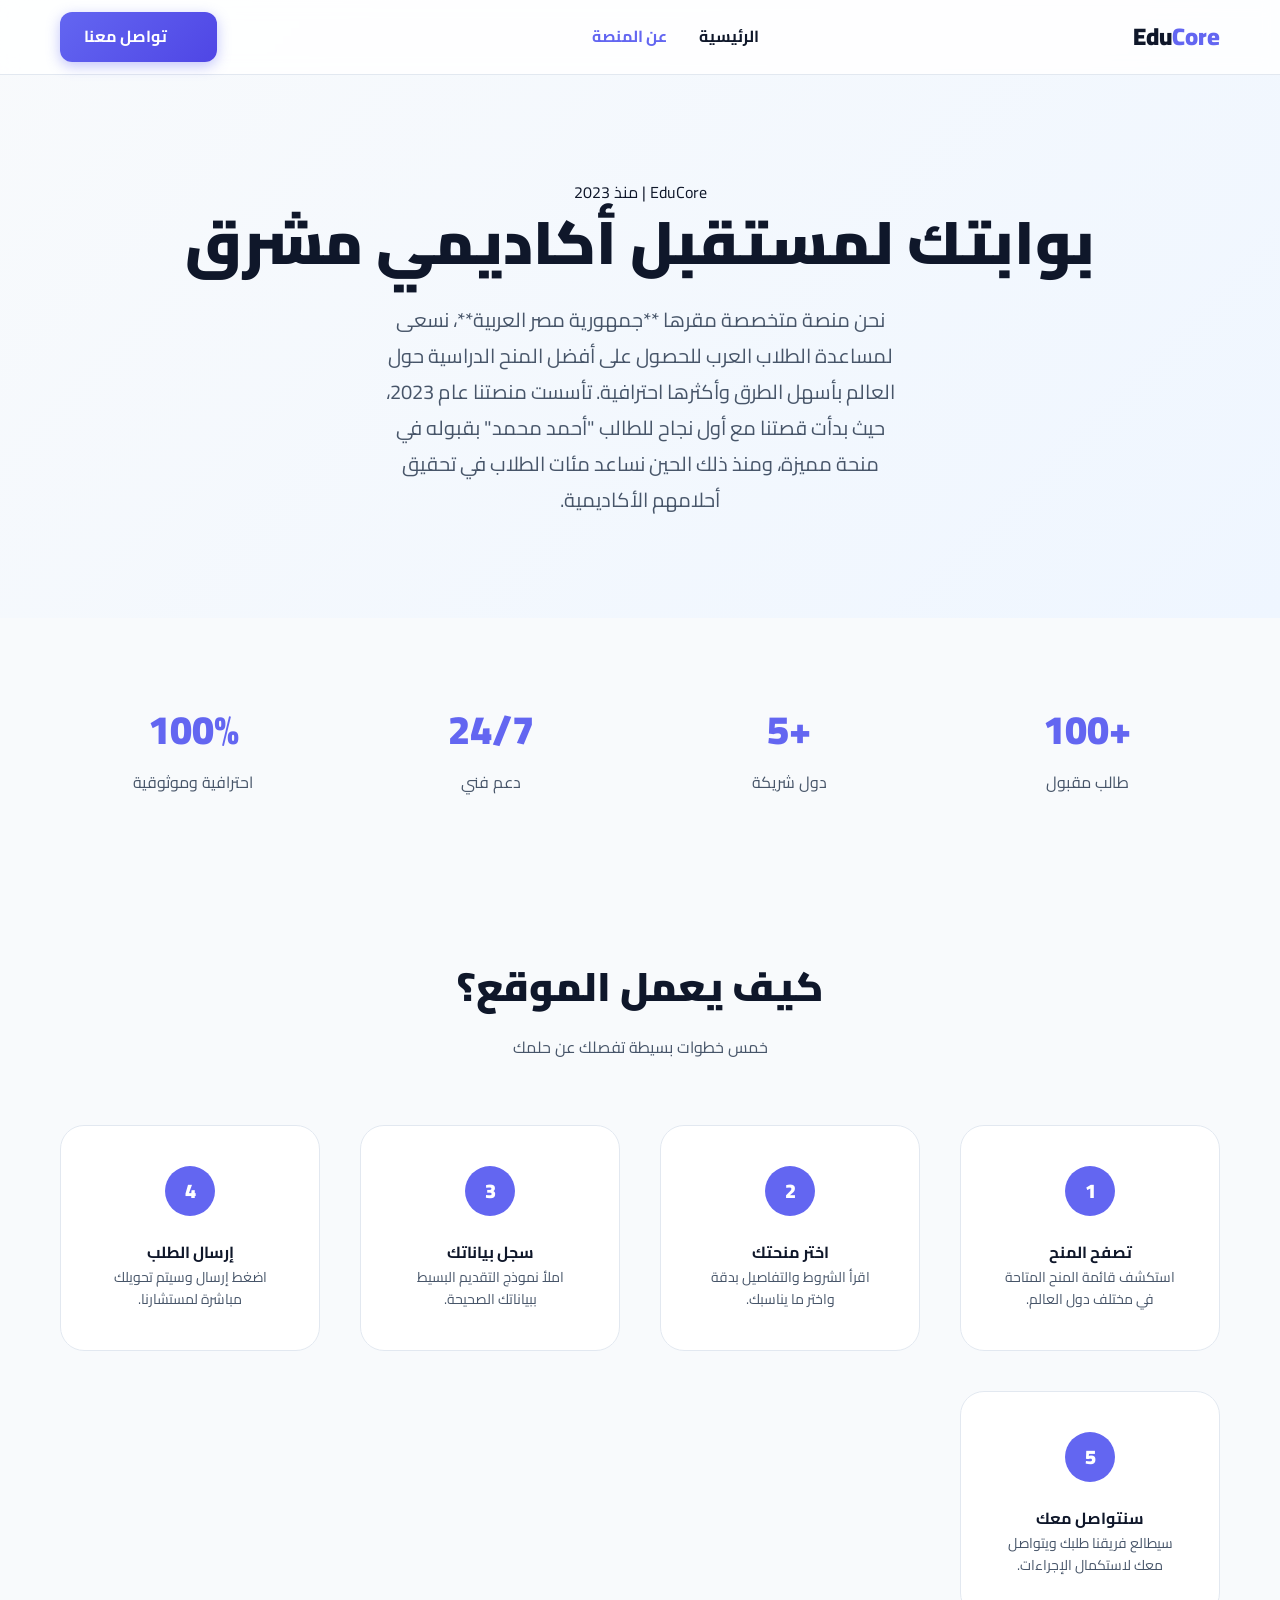
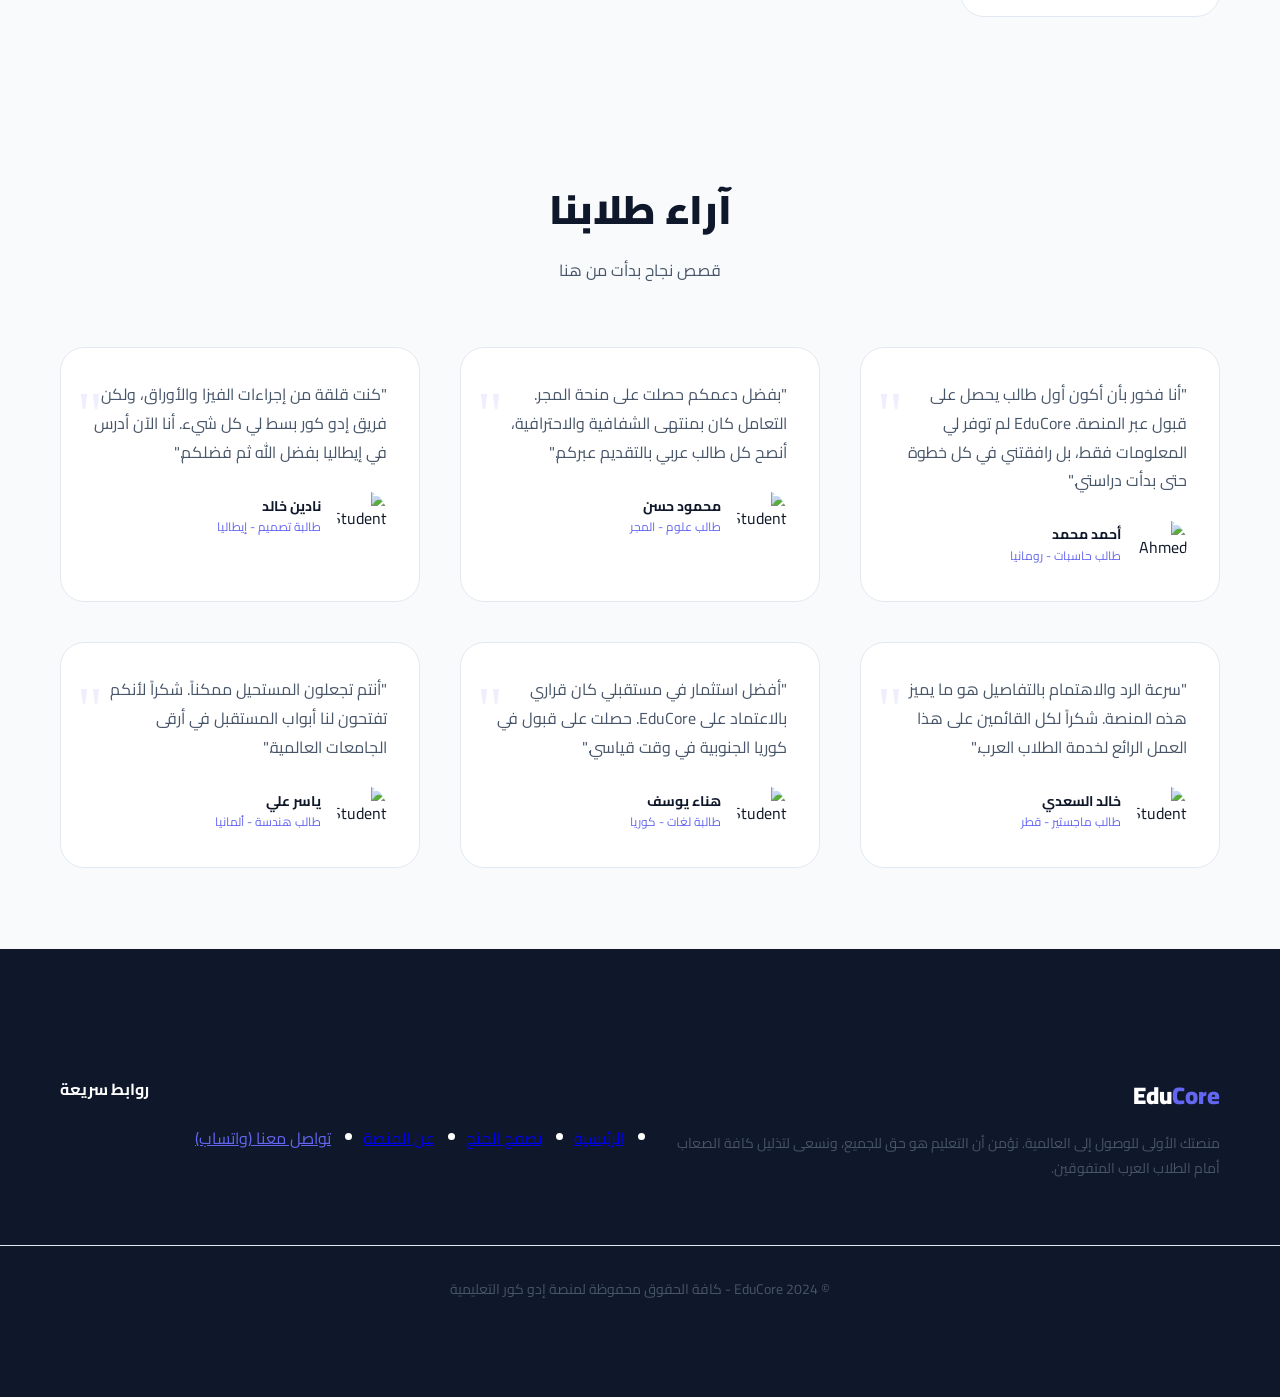
==== commit 4afd8730: "Add files via upload" ====
--- a/about.html
+++ b/about.html
@@ -287,10 +287,12 @@
             </div>
             <div style="text-align: left;">
                 <h4 class="font-bold mb-6">روابط سريعة</h4>
-                <ul class="footer-links">
-                    <li><a href="index.html">تصفح المنح</a></li>
-                    <li><a href="about.html">عن المنصة</a></li>
-                    <li><a href="privacy.html">سياسة الخصوصية</a></li>
+                <ul class="flex gap-8">
+                    <li><a href="index.html">الرئيسية</a></li>
+                    <li><a href="index.html#scholarships">تصفح المنح</a></li>
+                    <li><a href="about.html" class="active">عن المنصة</a></li>
+                    <li class="mobile-only"><a href="https://wa.me/201124908798" target="_blank"
+                            class="text-primary">تواصل معنا (واتساب)</a></li>
                 </ul>
             </div>
         </div>
--- a/style.css
+++ b/style.css
@@ -587,12 +587,13 @@
   outline: none;
 }
 
-/* Grid - Mobile First */
+/* Grid - Mobile First (Updated to 2 Columns for Mobile) */
 .scholarships-grid {
   display: grid;
-  grid-template-columns: 1fr;
-  /* عمود واحد افتراضي للموبايل */
-  gap: 1.5rem;
+  grid-template-columns: repeat(2, 1fr);
+  /* عمودين للموبايل */
+  gap: 0.75rem;
+  /* مسافة أصغر للعمودين */
 }
 
 @media (min-width: 768px) {
@@ -624,9 +625,16 @@
 }
 
 .card-header {
-  height: 200px;
+  height: 120px;
+  /* ارتفاع أقل للموبايل */
   position: relative;
   overflow: hidden;
+}
+
+@media (min-width: 768px) {
+  .card-header {
+    height: 200px;
+  }
 }
 
 .card-header img {
@@ -655,18 +663,26 @@
 
 .country-flag {
   position: absolute;
-  top: 1rem;
-  right: 1rem;
-  width: 45px;
-  height: 45px;
+  top: 0.5rem;
+  right: 0.5rem;
+  width: 30px;
+  /* أصغر للموبايل */
+  height: 30px;
   background: white;
   border-radius: 50%;
-  padding: 4px;
+  padding: 2px;
   box-shadow: var(--shadow-md);
   display: flex;
   align-items: center;
   justify-content: center;
   z-index: 2;
+}
+
+@media (min-width: 768px) {
+  .country-flag {
+    width: 45px;
+    height: 45px;
+  }
 }
 
 .country-flag img {
@@ -677,12 +693,15 @@
 }
 
 .card-body {
-  padding: 2rem 1.5rem 1.5rem;
+  padding: 1rem 0.75rem;
+  /* تقليل البادينج للعمودين */
 }
 
 .card-body h3 {
-  margin-bottom: 0.75rem;
-  font-size: 1.25rem;
+  margin-bottom: 0.5rem;
+  font-size: 0.95rem;
+  /* خط أصغر ليناسب العمودين */
+  line-height: 1.3;
 }
 
 .card-info {
@@ -695,9 +714,10 @@
 .info-item {
   display: flex;
   align-items: center;
-  gap: 0.5rem;
+  gap: 0.3rem;
   color: var(--text-muted);
-  font-size: 0.85rem;
+  font-size: 0.75rem;
+  /* أصغر للعمودين */
 }
 
 .info-item i {
@@ -705,15 +725,28 @@
   height: 16px;
 }
 
-/* Pagination Buttons */
+/* Pagination Container (Modified for 1, 2, 3...) */
+.pagination-container {
+  display: flex;
+  justify-content: center;
+  gap: 0.5rem;
+  margin-top: 3rem;
+  flex-wrap: wrap;
+}
+
 .btn-page {
-  width: 45px;
-  height: 45px;
-  border-radius: 50%;
+  min-width: 40px;
+  height: 40px;
+  border-radius: 8px;
   border: 1px solid var(--border);
+  background: white;
+  color: var(--text-main);
   font-weight: 700;
   cursor: pointer;
   transition: var(--transition);
+  display: flex;
+  align-items: center;
+  justify-content: center;
 }
 
 .btn-page:hover,
@@ -721,6 +754,20 @@
   background: var(--primary);
   color: white;
   border-color: var(--primary);
+}
+
+/* Details Page Grid */
+.grid-details {
+  display: grid;
+  grid-template-columns: 1fr;
+  gap: 2rem;
+}
+
+@media (min-width: 1024px) {
+  .grid-details {
+    grid-template-columns: 2fr 1fr;
+    gap: 3rem;
+  }
 }
 
 /* Modal System */
@@ -758,7 +805,7 @@
   border-radius: 2rem;
   overflow-y: auto;
   position: relative;
-  background: rgba(255, 255, 255, 0.9);
+  background: white;
 }
 
 .btn-close {
@@ -862,28 +909,6 @@
   }
 }
 
-/* Smooth Scrolling & Performance */
-html {
-  scroll-behavior: smooth;
-}
-
-
-/* Fixed Header Blur for better performance on mobile */
-.glass-header {
-  backdrop-filter: blur(8px);
-  -webkit-backdrop-filter: blur(8px);
-}
-
-/* Tap Highlight Removal for Mobile */
-* {
-  -webkit-tap-highlight-color: transparent;
-}
-
-/* Better Card Spacing on Mobile */
-.scholarship-card {
-  margin-bottom: 1rem;
-}
-
 .desktop-only {
   display: none;
 }
@@ -896,4 +921,12 @@
 
 .mobile-toggle {
   display: none;
+}
+
+@media (max-width: 1023px) {
+  .mobile-toggle {
+    display: flex;
+    align-items: center;
+    justify-content: center;
+  }
 }
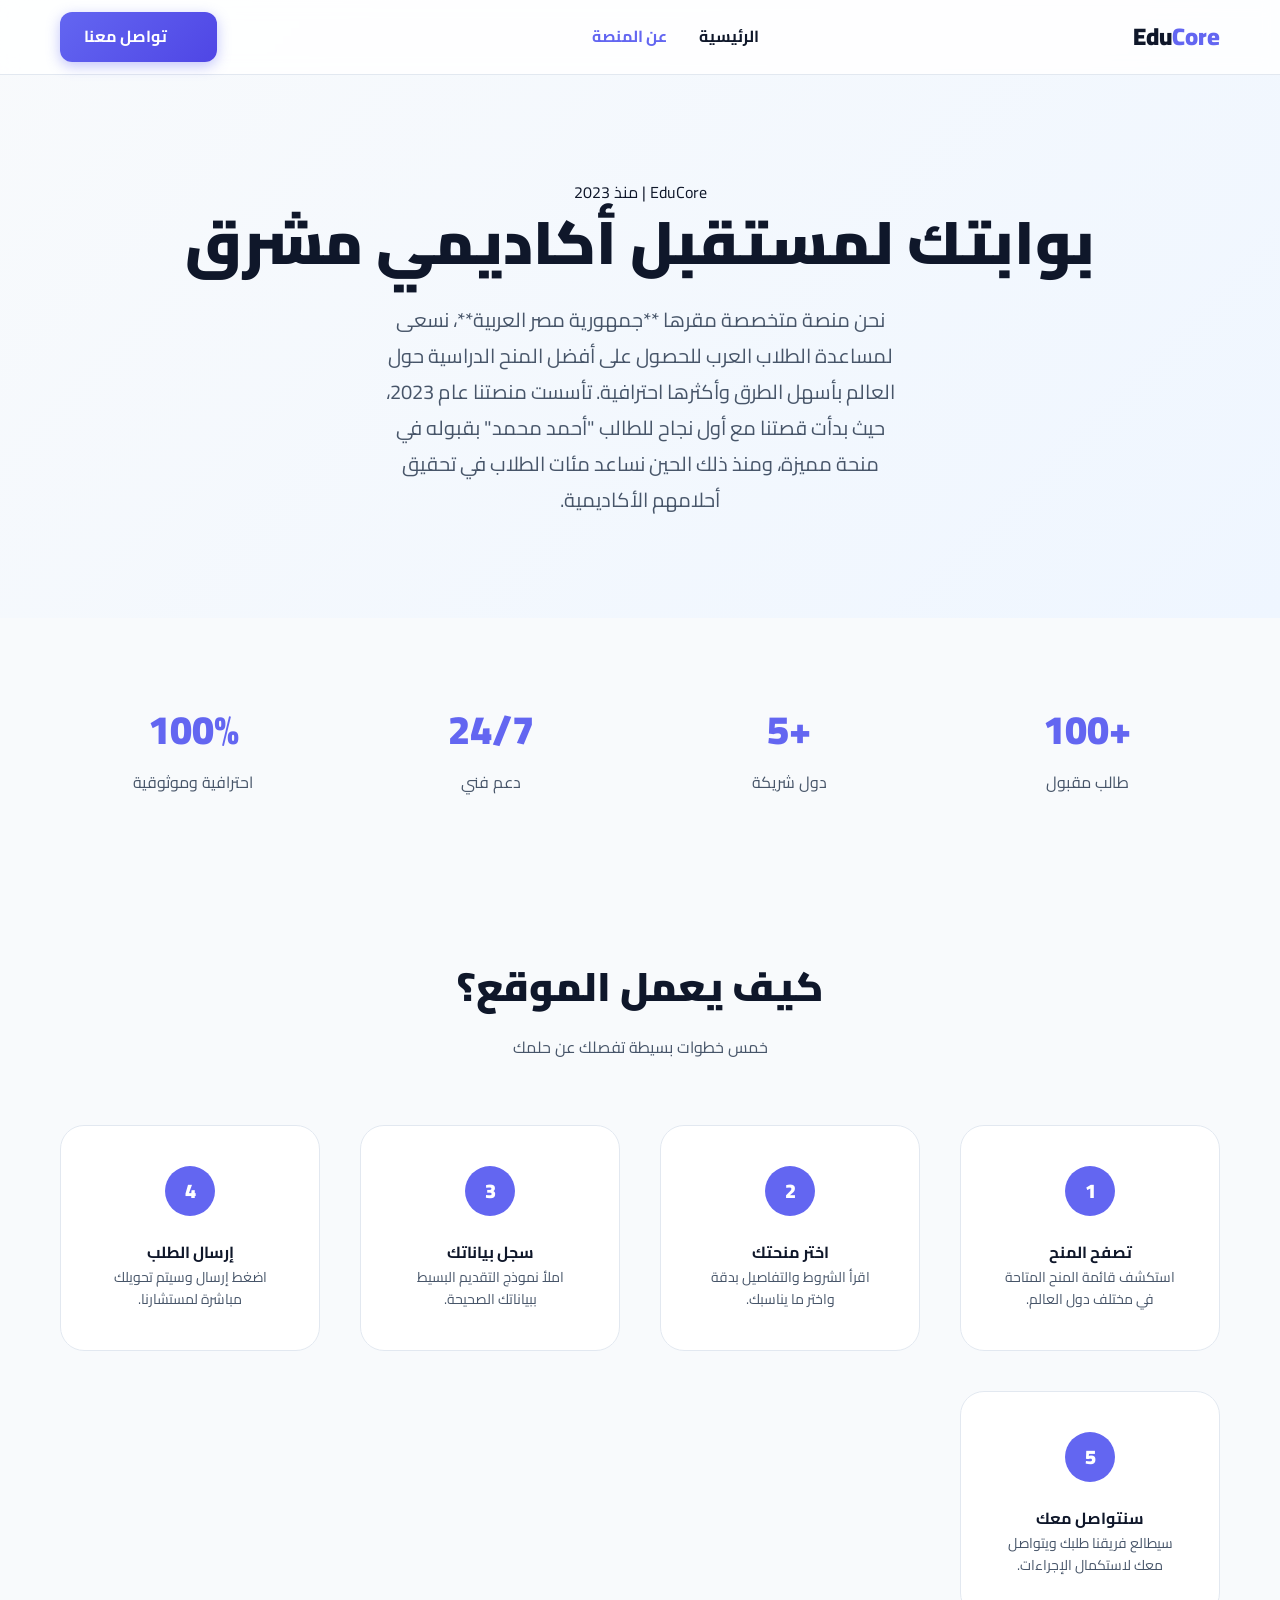
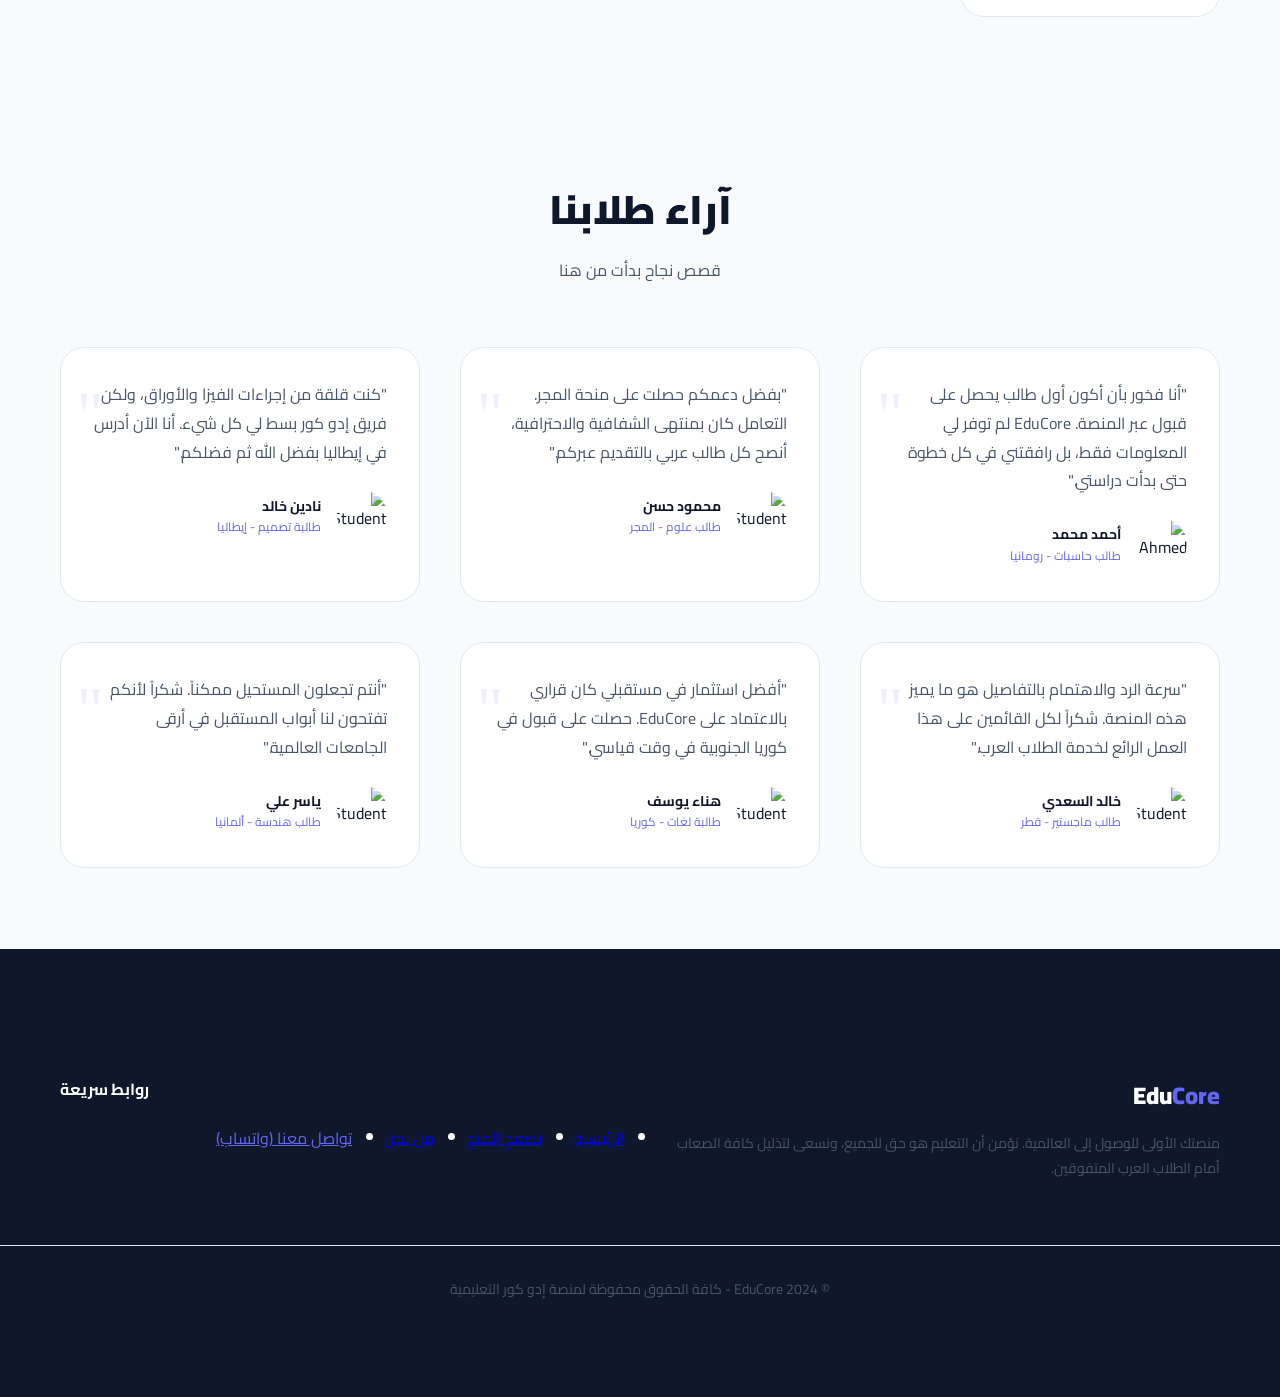
==== commit da710fe1: "Add files via upload" ====
--- a/about.html
+++ b/about.html
@@ -290,7 +290,7 @@
                 <ul class="flex gap-8">
                     <li><a href="index.html">الرئيسية</a></li>
                     <li><a href="index.html#scholarships">تصفح المنح</a></li>
-                    <li><a href="about.html" class="active">عن المنصة</a></li>
+                    <li><a href="about.html" class="active">من نحن</a></li>
                     <li class="mobile-only"><a href="https://wa.me/201124908798" target="_blank"
                             class="text-primary">تواصل معنا (واتساب)</a></li>
                 </ul>
--- a/style.css
+++ b/style.css
@@ -173,17 +173,19 @@
 }
 
 .text-2xl {
-  font-size: 1.4rem;
+  font-size: 1.25rem;
 }
 
 .text-4xl {
-  font-size: 1.8rem;
+  font-size: 1.5rem;
 }
 
 .text-6xl {
-  font-size: 2.2rem;
+  font-size: 1.75rem;
   line-height: 1.2;
 }
+
+/* أصغر للموبايل لتجنب تداخل النصوص */
 
 @media (min-width: 768px) {
   .text-lg {
@@ -483,9 +485,9 @@
 
 /* Hero V2 - Mobile First */
 .hero-v2 {
-  padding-top: 120px;
-  /* أصغر للموبايل */
-  padding-bottom: 60px;
+  padding-top: 100px;
+  /* تقليل المسافة العلوية لتبدأ الصفحة مبكراً */
+  padding-bottom: 40px;
   position: relative;
   overflow: hidden;
   text-align: center;
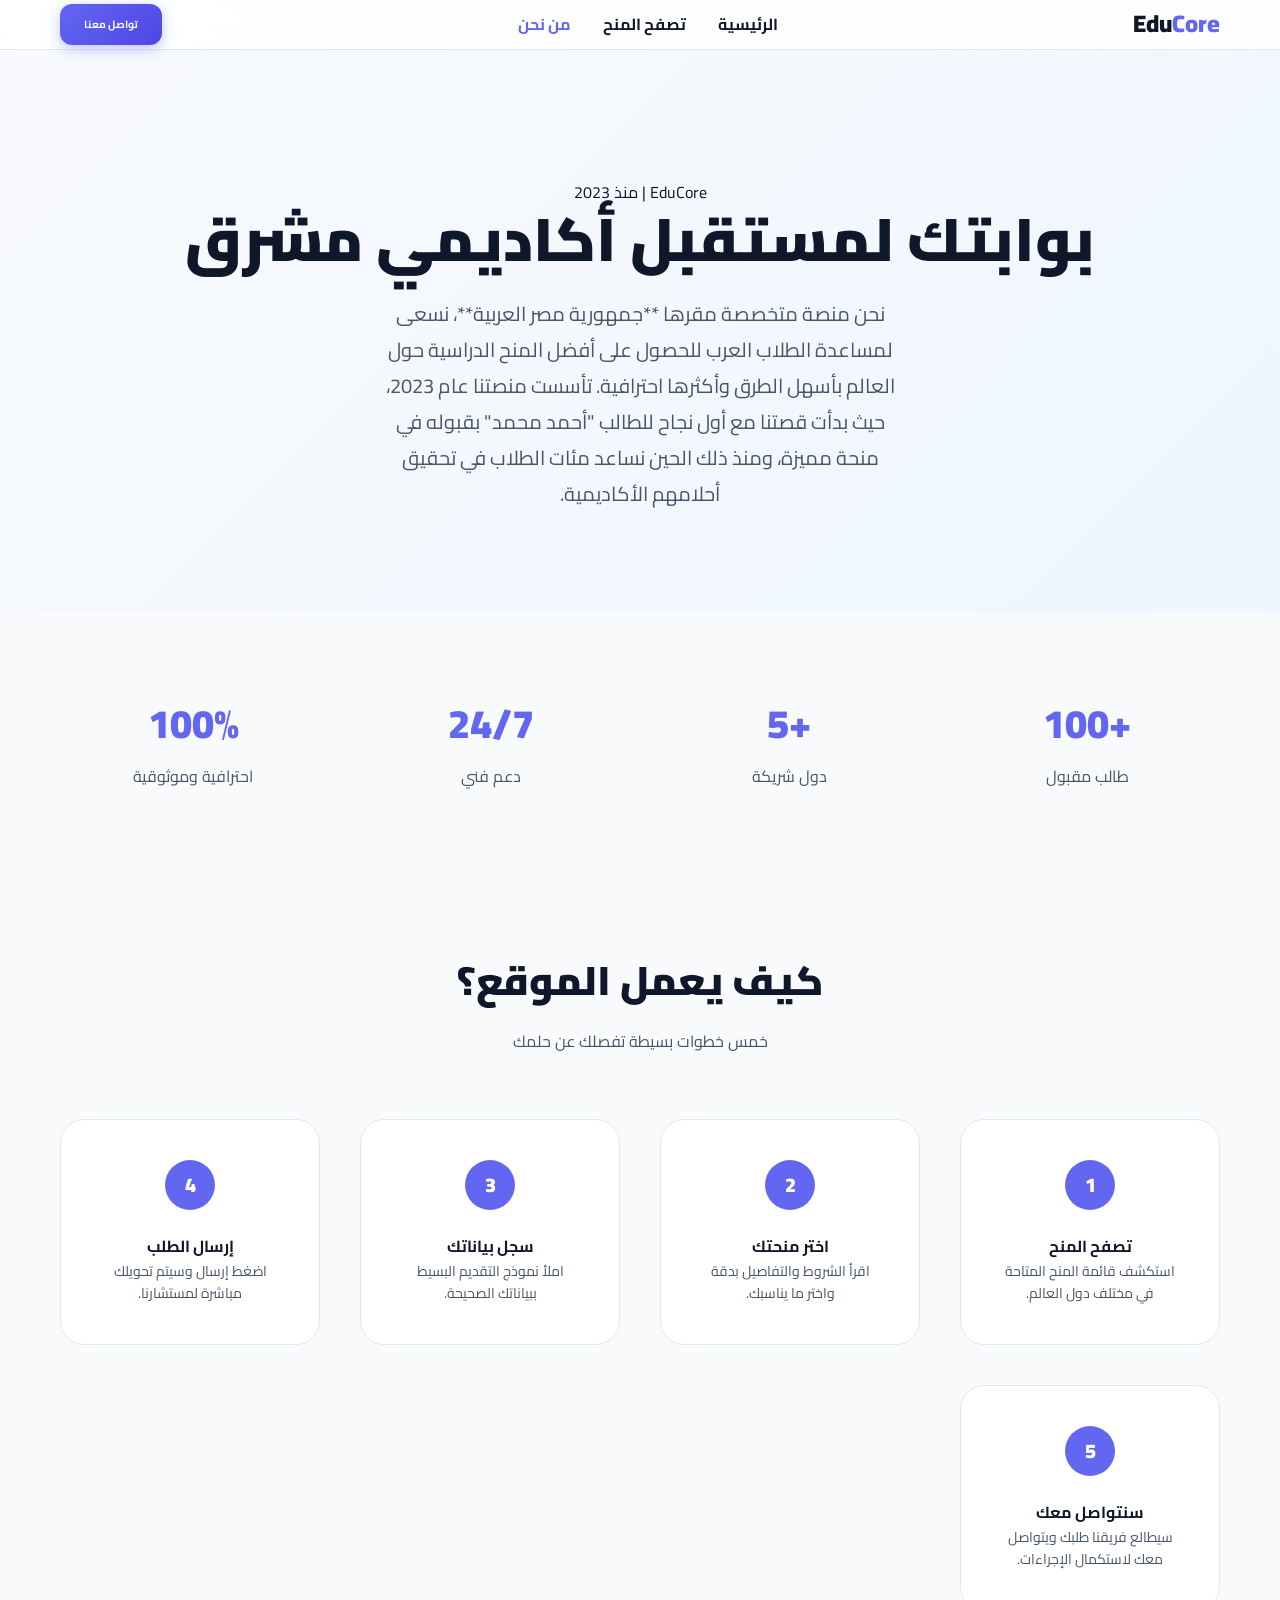
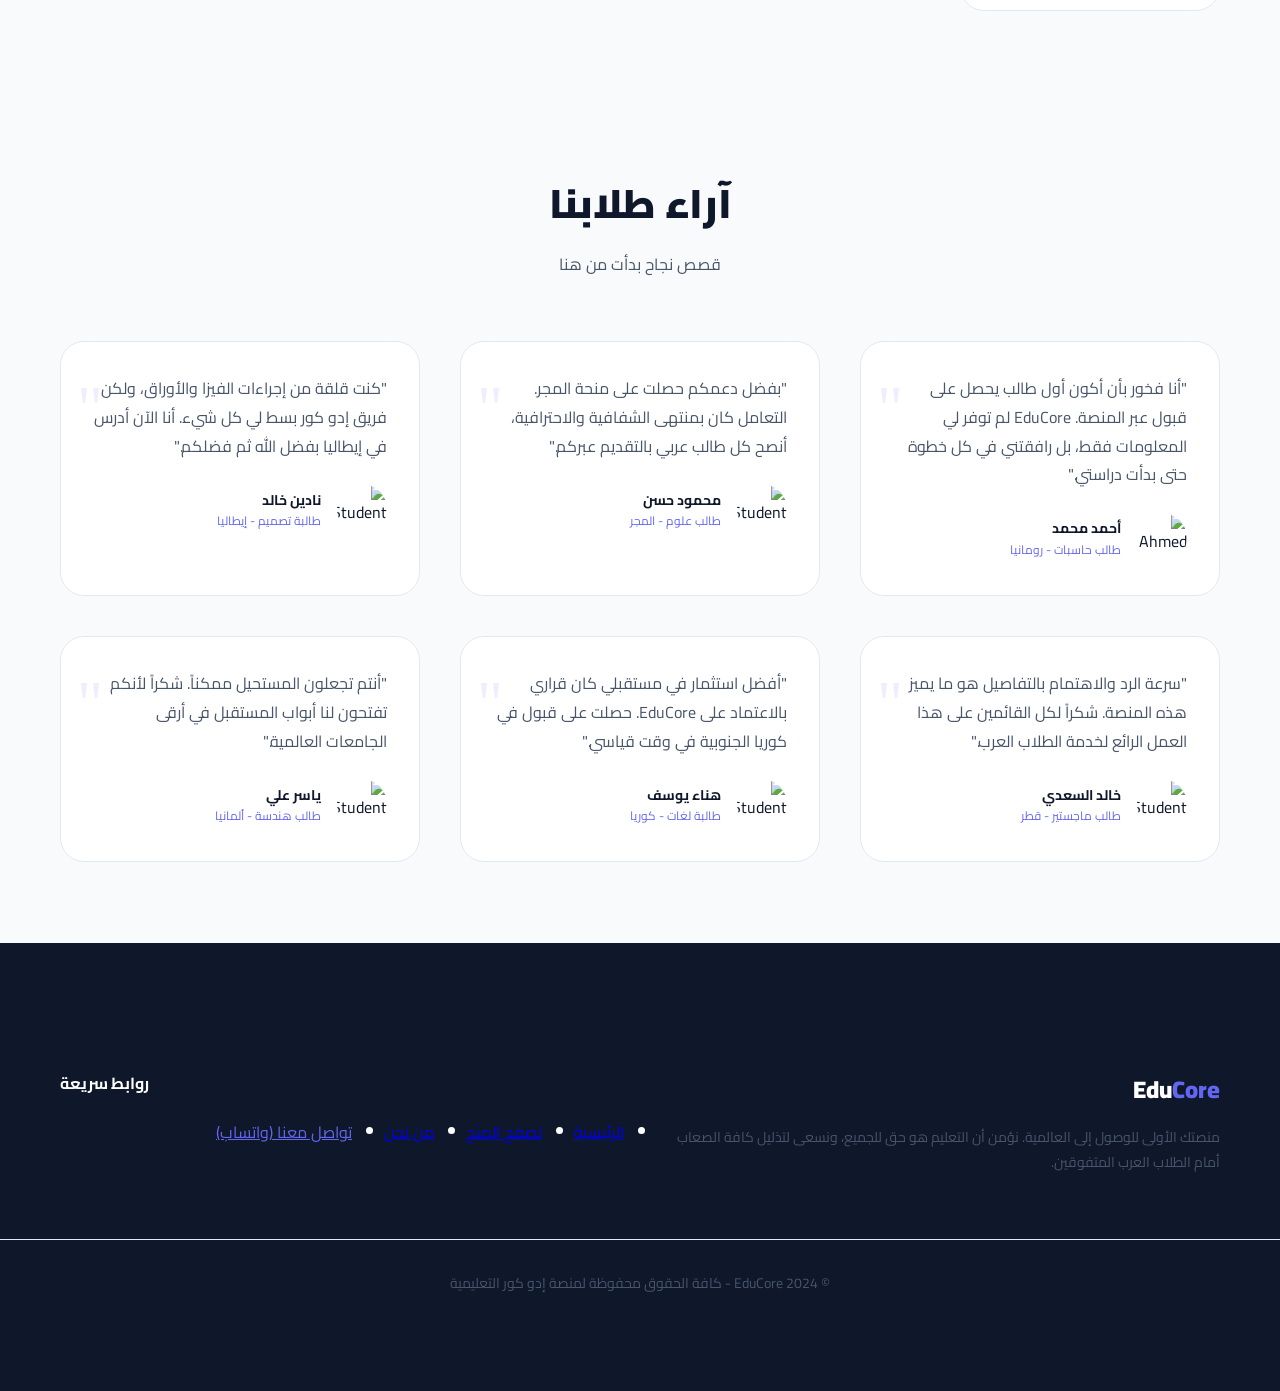
==== commit 2e34ba79: "Add files via upload" ====
--- a/about.html
+++ b/about.html
@@ -85,19 +85,15 @@
                 </a>
             </div>
             <nav class="desktop-nav">
-                <ul class="flex gap-8">
-                    <li><a href="index.html">الرئيسية</a></li>
-                    <li><a href="about.html" class="active">عن المنصة</a></li>
+                <ul class="flex-row gap-2 md:gap-8">
+                    <li><a href="index.html" class="text-xs md:text-base">الرئيسية</a></li>
+                    <li><a href="index.html#scholarships" class="text-xs md:text-base">تصفح المنح</a></li>
+                    <li><a href="about.html" class="active text-xs md:text-base">من نحن</a></li>
                 </ul>
             </nav>
-            <div class="nav-actions flex items-center gap-4">
-                <a href="https://wa.me/201124908798" target="_blank" class="btn-primary flex items-center gap-2">
-                    <i data-lucide="whatsapp" style="width: 18px; height: 18px;"></i>
-                    <span class="desktop-only">تواصل معنا</span>
-                </a>
-                <button class="mobile-toggle btn-outline p-2" id="mobile-menu-btn">
-                    <i data-lucide="menu"></i>
-                </button>
+            <div class="nav-actions flex items-center gap-2">
+                <a href="https://wa.me/201124908798" target="_blank" class="btn-primary py-1 px-3 text-xs"
+                    style="font-size: 0.65rem;">تواصل معنا</a>
             </div>
         </div>
     </header>
--- a/style.css
+++ b/style.css
@@ -66,6 +66,14 @@
 
 .flex {
   display: flex;
+  flex-direction: row;
+  /* جعل الصف هو الافتراضي لتجنب مشاكل الهيدر */
+  gap: 0.75rem;
+  align-items: center;
+}
+
+.flex-col {
+  display: flex;
   flex-direction: column;
   gap: 1rem;
 }
@@ -101,6 +109,7 @@
     max-width: 720px;
   }
 
+  /* تم النقل ليكون Row افتراضياً في الحالات البسيطة لتجنب مشاكل الهيدر */
   .flex {
     flex-direction: row;
   }
@@ -173,16 +182,16 @@
 }
 
 .text-2xl {
-  font-size: 1.25rem;
+  font-size: 1.15rem;
 }
 
 .text-4xl {
-  font-size: 1.5rem;
+  font-size: 1.35rem;
 }
 
 .text-6xl {
-  font-size: 1.75rem;
-  line-height: 1.2;
+  font-size: 1.55rem;
+  line-height: 1.1;
 }
 
 /* أصغر للموبايل لتجنب تداخل النصوص */
@@ -345,18 +354,81 @@
   border: 1px solid var(--glass-border);
 }
 
+@media (max-width: 768px) {
+  .mobile-toggle {
+    display: none !important;
+    /* إخفاء الثلاث شرطات */
+  }
+
+  .desktop-nav {
+    display: flex !important;
+    /* إظهار الروابط دائماً */
+    position: static !important;
+    width: auto !important;
+    background: transparent !important;
+    padding: 0 !important;
+    box-shadow: none !important;
+  }
+
+  .desktop-nav ul {
+    flex-direction: row !important;
+    gap: 0.5rem !important;
+    /* مسافات صغيرة جداً */
+    align-items: center;
+  }
+
+  .desktop-nav a {
+    font-size: 0.65rem !important;
+    /* حجم خط صغير جداً ليناسب العرض */
+    padding: 0.2rem !important;
+  }
+
+  .glass-header .container {
+    flex-direction: row !important;
+    justify-content: space-between !important;
+    padding: 0 0.5rem !important;
+    /* تقليل هوامش الحاوية */
+  }
+
+  .logo h1 {
+    font-size: 0.9rem !important;
+  }
+}
+
 .glass-header {
   position: fixed;
   top: 0;
   left: 0;
   right: 0;
   z-index: 1000;
-  padding: 0.75rem 0;
-  /* أصغر للموبايل */
+  padding: 0.25rem 0;
+  /* تصغير أصغر ما يمكن */
   background: var(--bg-header);
   backdrop-filter: blur(10px);
+  -webkit-backdrop-filter: blur(10px);
   border-bottom: 1px solid var(--border);
   transition: var(--transition);
+}
+
+@media (max-width: 480px) {
+  .logo h1 {
+    font-size: 1rem !important;
+    /* تصغير اللوجو بشكل فائق */
+    letter-spacing: -0.5px;
+  }
+
+  .glass-header {
+    padding: 0.15rem 0 !important;
+  }
+
+  .nav-actions .btn-primary {
+    padding: 0.4rem 0.8rem !important;
+    font-size: 0.75rem !important;
+  }
+
+  .mobile-toggle {
+    padding: 0.4rem !important;
+  }
 }
 
 .header-container {
@@ -381,15 +453,18 @@
 
 .desktop-nav.mobile-active {
   display: block;
-  position: absolute;
-  top: 100%;
+  position: fixed;
+  /* تغيير لـ fixed لضمان التغطية الصحيحة */
+  top: 45px;
+  /* تقليل الارتفاع المتوقع للهيدر الأصغر */
+  /* الارتفاع التقريبي للهيدر */
   left: 0;
   right: 0;
+  bottom: 0;
   background: white;
-  padding: 1.5rem;
-  border-bottom: 2px solid var(--primary);
-  box-shadow: var(--shadow-lg);
-  z-index: 1000;
+  padding: 2.5rem 1.5rem;
+  z-index: 999;
+  overflow-y: auto;
 }
 
 .desktop-nav ul {
